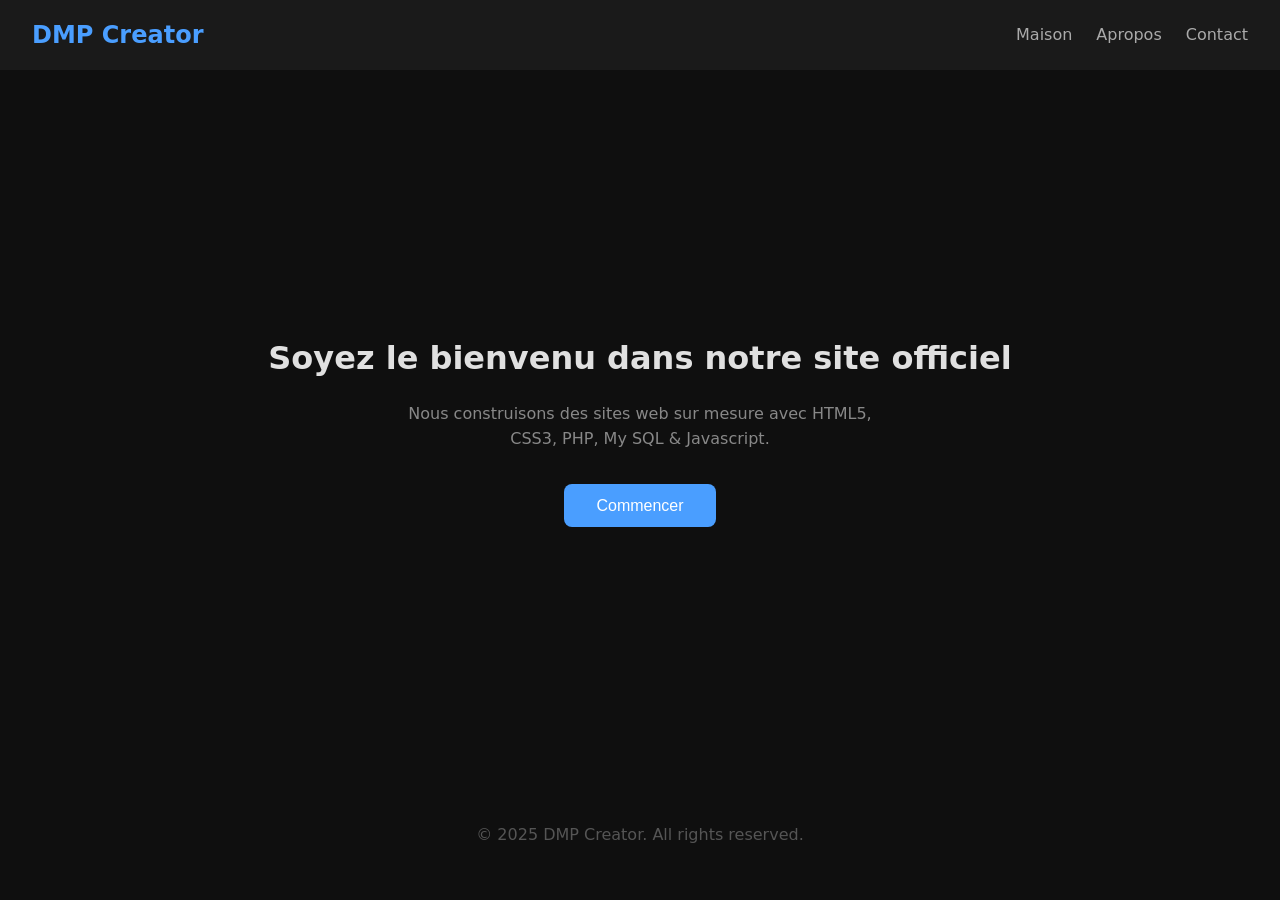
==== index.html @ 916f15da "Add files via upload" ====
<!DOCTYPE html>
<html lang="fr">
<head>
  <meta charset="UTF-8">
  <meta name="viewport" content="width=device-width, initial-scale=1.0">
  <title>DMP Creator</title>
  <link rel="stylesheet" href="style.css">
</head>
<body>
  <header>
    <nav>
      <a href="#" class="logo">DMP Creator</a>
      <ul>
        <li><a href="#home">Maison</a></li>
        <li><a href="#about">Apropos</a></li>
        <li><a href="#contact">Contact</a></li>
      </ul>
    </nav>
  </header>
  <main>
    <section id="home" class="hero">
      <h1>Soyez le bienvenu dans notre site officiel</h1>
      <p>Nous construisons des sites web sur mesure avec HTML5, CSS3, PHP, My SQL & Javascript.</p>
      <button id="cta-btn" href="connexion.php">Commencer</button>
    </section>
  </main>
  <footer>
    <p>&copy; 2025 DMP Creator. All rights reserved.</p>
  </footer>
  <script src="script.js"></script>
</body>
</html>
---- style.css ----
* { margin: 0; padding: 0; box-sizing: border-box; }

body {
  font-family: 'Segoe UI', system-ui, sans-serif;
  background: #0f0f0f;
  color: #e0e0e0;
  line-height: 1.6;
}

nav {
  display: flex;
  justify-content: space-between;
  align-items: center;
  padding: 1rem 2rem;
  background: #1a1a1a;
}

nav .logo {
  color: #4A9EFF;
  font-size: 1.5rem;
  font-weight: bold;
  text-decoration: none;
}

nav ul { list-style: none; display: flex; gap: 1.5rem; }
nav ul a { color: #aaa; text-decoration: none; transition: color 0.2s; }
nav ul a:hover { color: #4A9EFF; }

.hero {
  display: flex;
  flex-direction: column;
  align-items: center;
  justify-content: center;
  min-height: 80vh;
  text-align: center;
  padding: 2rem;
}

.hero h1 { font-size: 2.0rem; margin-bottom: 1rem; }
.hero p { color: #888; max-width: 500px; margin-bottom: 2rem; }

#cta-btn {
  padding: 0.8rem 2rem;
  background: #4A9EFF;
  color: white;
  border: none;
  border-radius: 8px;
  font-size: 1rem;
  cursor: pointer;
  transition: background 0.2s;
}
#cta-btn:hover { background: #3A8EEF; }

footer { text-align: center; padding: 2rem; color: #555; }
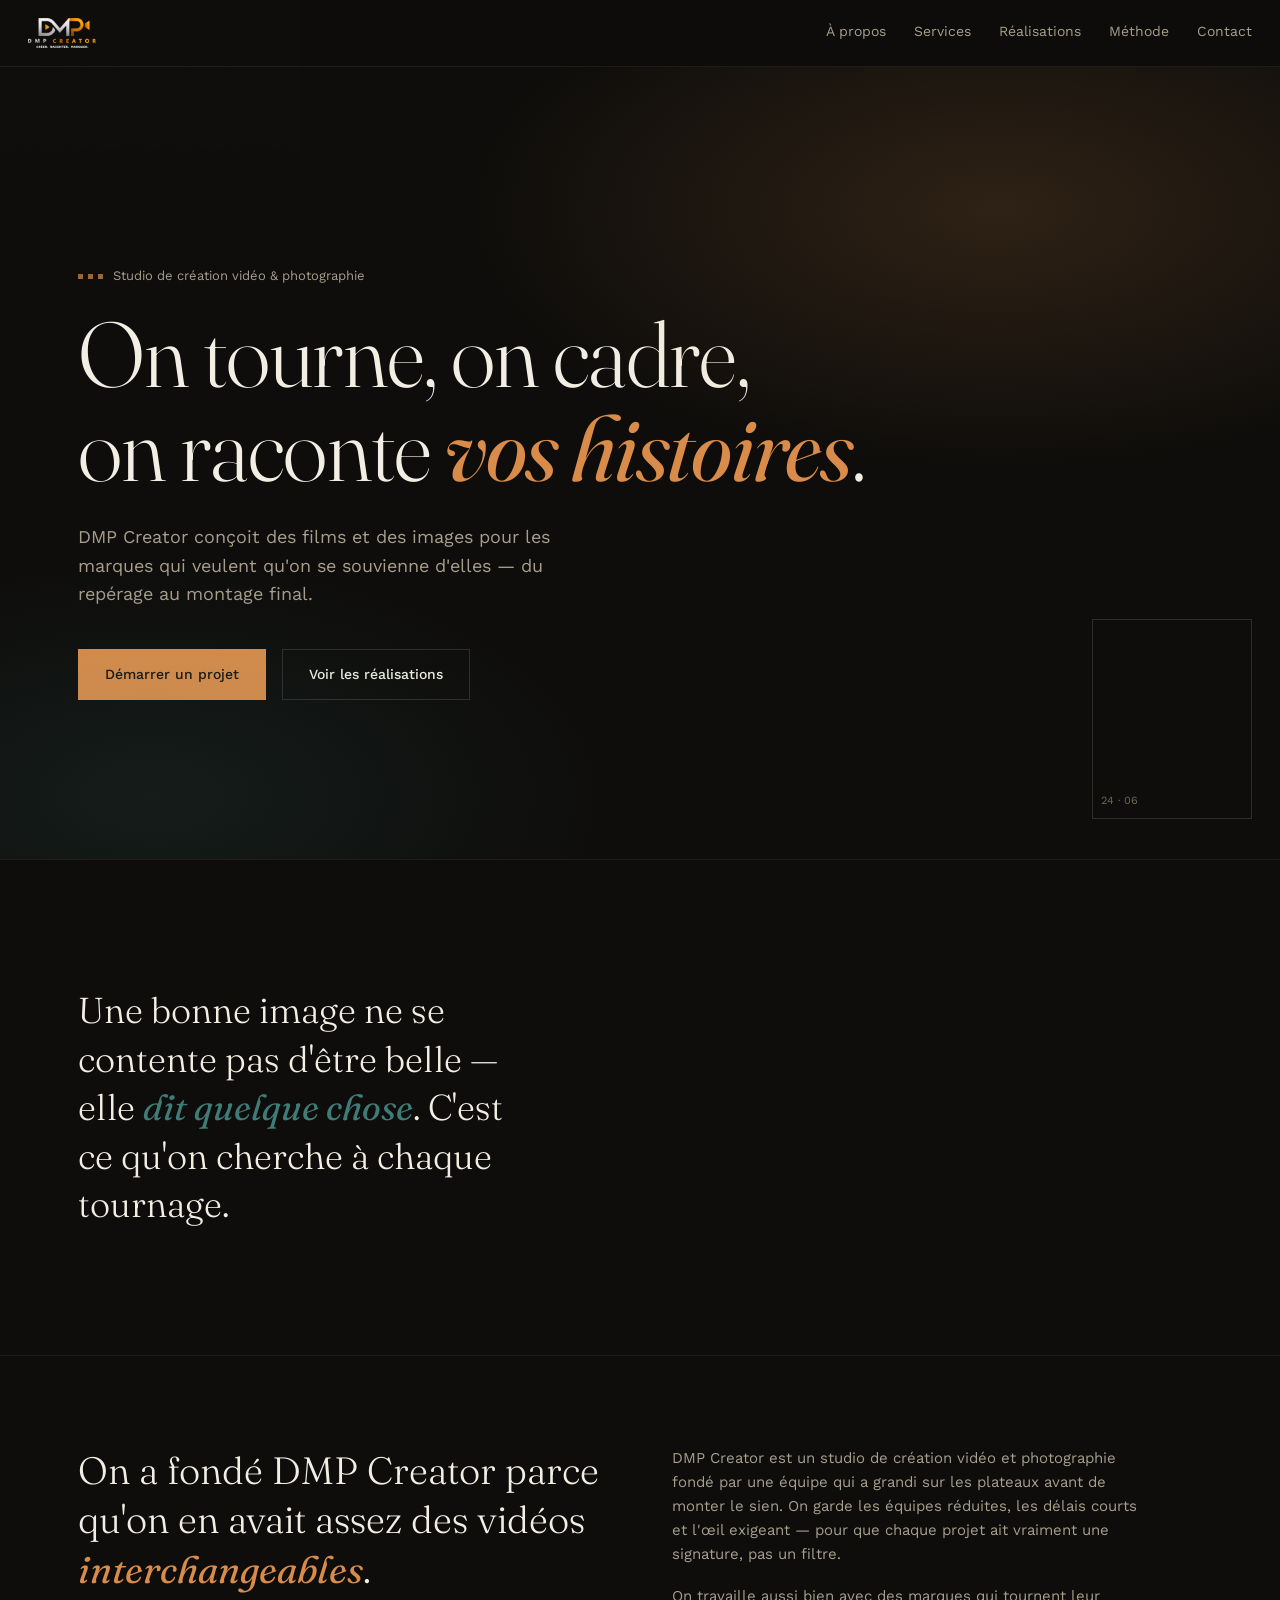
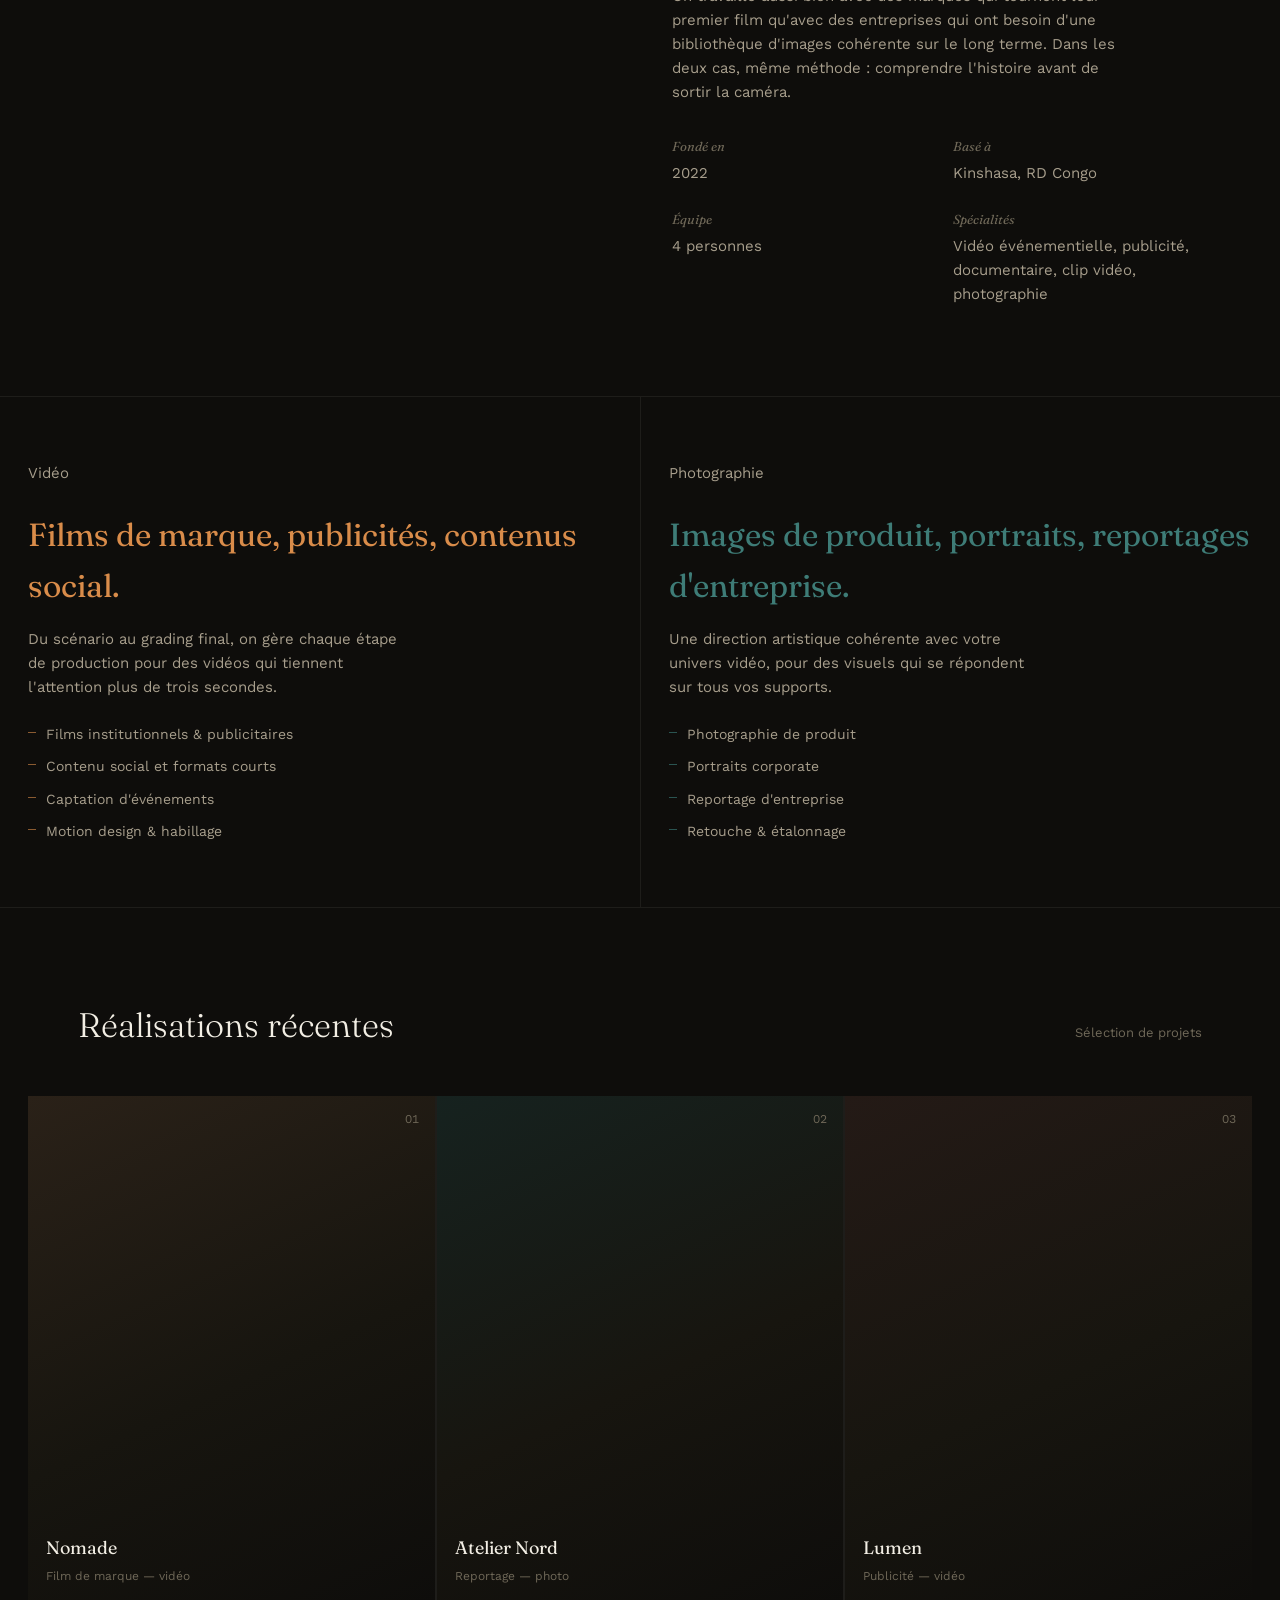
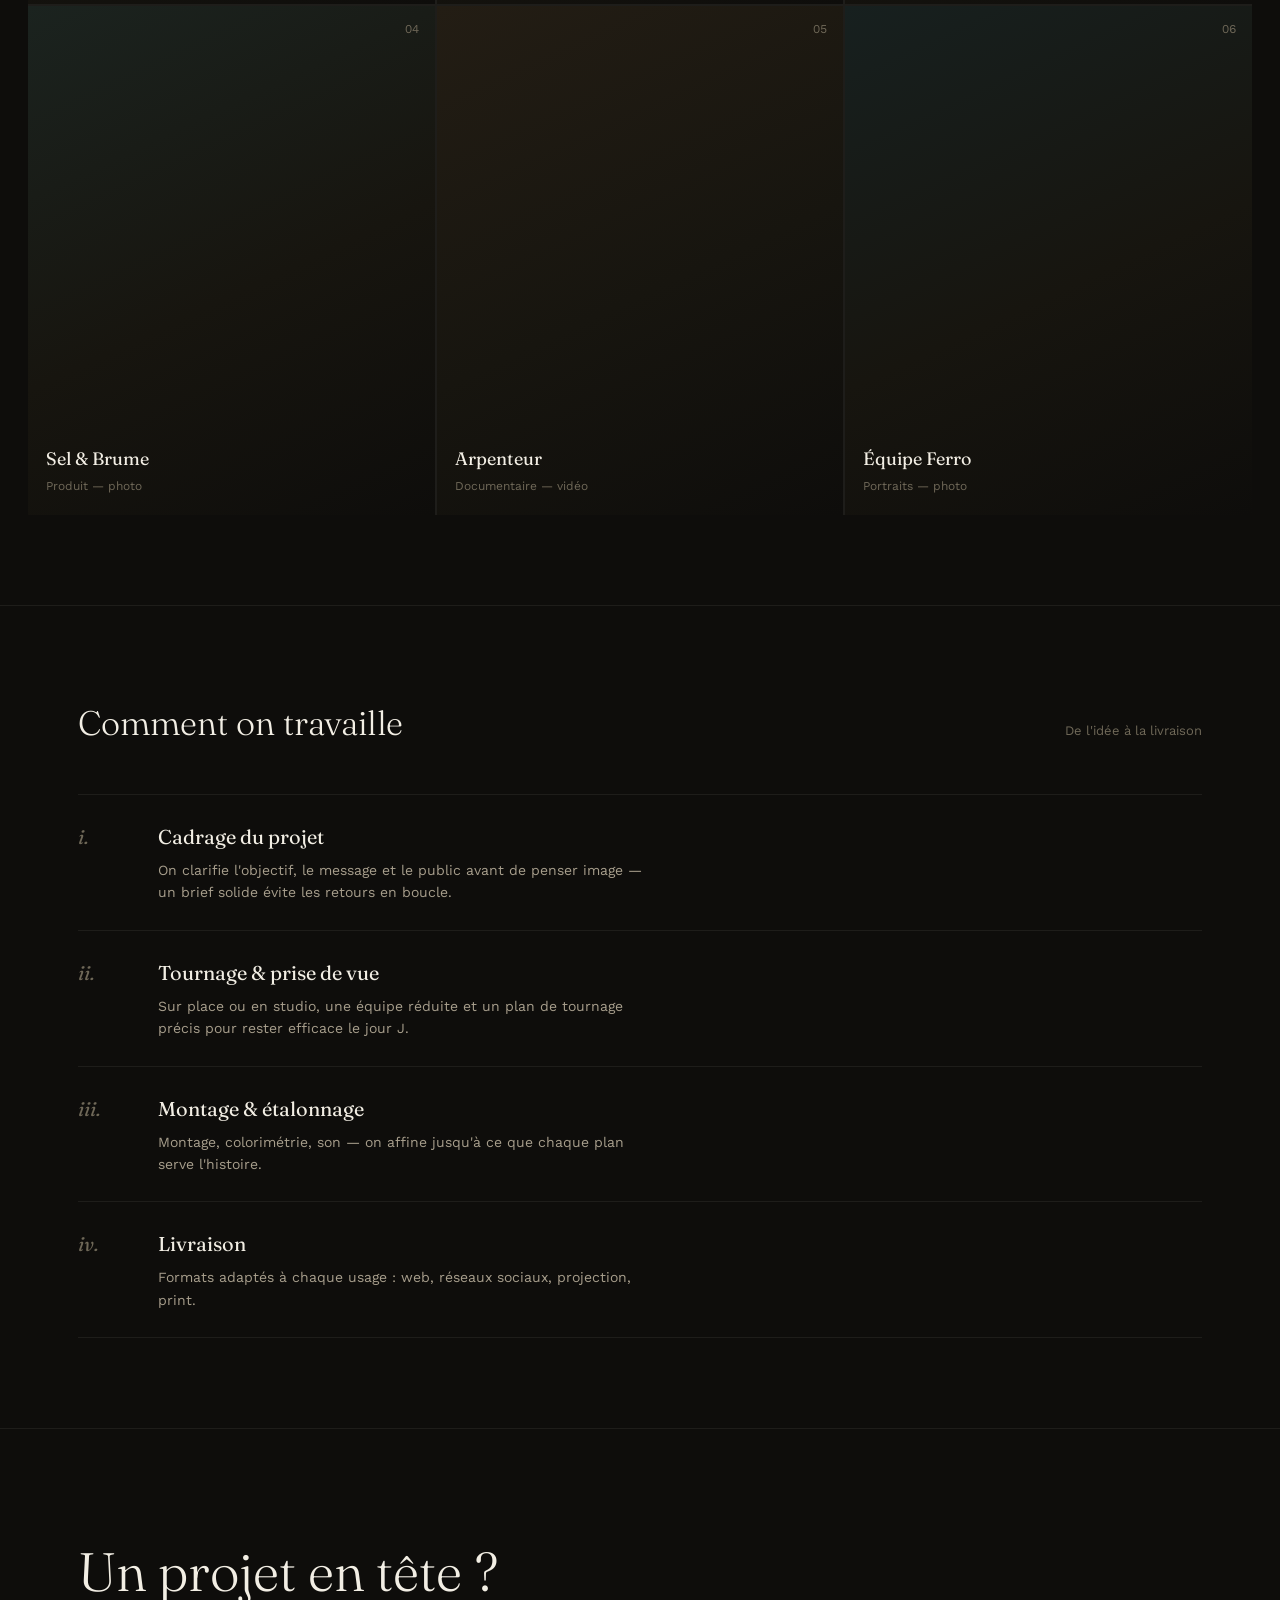
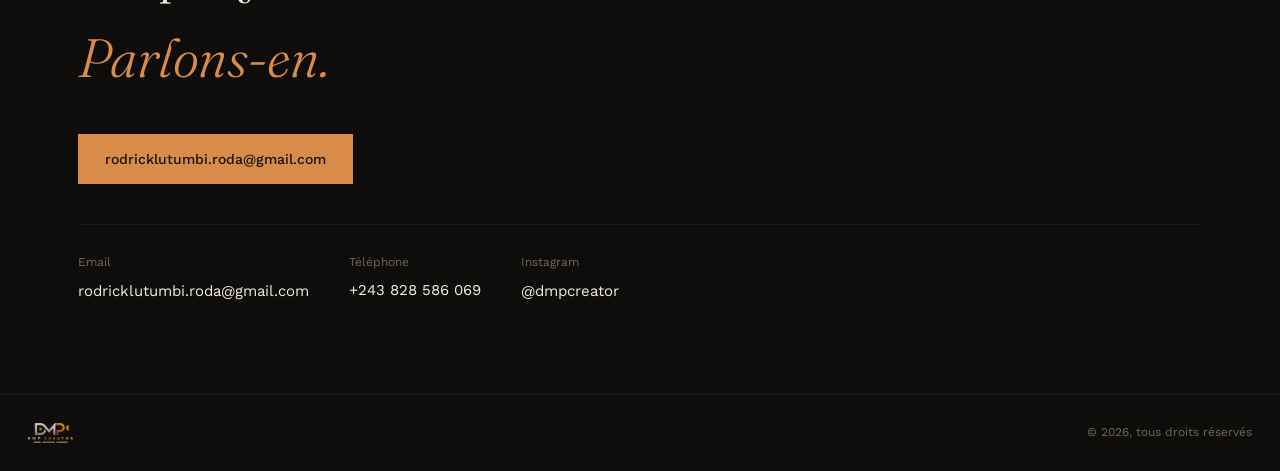
==== commit 5488841c: "Add files via upload" ====
--- a/index.html
+++ b/index.html
@@ -1,32 +1,434 @@
 <!DOCTYPE html>
 <html lang="fr">
 <head>
-  <meta charset="UTF-8">
-  <meta name="viewport" content="width=device-width, initial-scale=1.0">
-  <title>DMP Creator</title>
-  <link rel="stylesheet" href="style.css">
+<meta charset="UTF-8" />
+<meta name="viewport" content="width=device-width, initial-scale=1, viewport-fit=cover" />
+<title>DMP Creator — Vidéo & Photographie</title>
+<link rel="preconnect" href="https://fonts.googleapis.com">
+<link rel="preconnect" href="https://fonts.gstatic.com" crossorigin>
+<link href="https://fonts.googleapis.com/css2?family=Fraunces:ital,opsz,wght@0,9..144,300;0,9..144,500;1,9..144,400&family=Work+Sans:wght@400;500&display=swap" rel="stylesheet">
+<style>
+  :root {
+    --bg: #0E0D0B;
+    --bg-panel: #17150F;
+    --bg-panel-2: #1D1A13;
+    --ink: #F2EEE4;
+    --ink-dim: #A79E8C;
+    --ink-faint: #6F6858;
+    --amber: #D98C4A;
+    --amber-dim: #8A5B31;
+    --teal: #3E7C77;
+    --teal-dim: #2A5451;
+    --line: rgba(242,238,228,0.14);
+    --line-soft: rgba(242,238,228,0.07);
+    --font-display: "Fraunces", Georgia, "Times New Roman", serif;
+    --font-body: "Work Sans", -apple-system, BlinkMacSystemFont, "Segoe UI", sans-serif;
+    box-sizing: border-box;
+    padding-top: env(safe-area-inset-top, 0px);
+    padding-bottom: env(safe-area-inset-bottom, 0px);
+  }
+  html { scroll-padding-top: env(safe-area-inset-top, 0px); scroll-behavior: smooth; }
+  * { box-sizing: border-box; }
+  body {
+    margin: 0;
+    background: var(--bg);
+    color: var(--ink);
+    font-family: var(--font-body);
+    font-size: 16px;
+    line-height: 1.6;
+    -webkit-font-smoothing: antialiased;
+  }
+  img, svg { max-width: 100%; display: block; }
+  a { color: inherit; }
+
+  .wrap { max-width: 1180px; margin: 0 auto; padding: 0 28px; }
+
+  /* film-grain texture, subtle, fixed */
+  .grain {
+    position: fixed; inset: 0; pointer-events: none; z-index: 50;
+    opacity: 0.05; mix-blend-mode: overlay;
+  }
+
+  /* ---------- Nav ---------- */
+  nav {
+    position: sticky; top: 0; z-index: 40;
+    background: rgba(14,13,11,0.82);
+    backdrop-filter: blur(8px);
+    border-bottom: 1px solid var(--line-soft);
+  }
+  .nav-inner {
+    display: flex; align-items: center; justify-content: space-between;
+    padding: 18px 28px;
+  }
+  .brand { font-family: var(--font-display); font-size: 19px; font-weight: 500; letter-spacing: 0.01em; }
+  .brand em { font-style: italic; color: var(--amber); }
+  .brand-logo { height: 30px; width: auto; display: block; }
+  footer .footer-logo { height: 20px; width: auto; opacity: 0.85; }
+  .nav-links { display: flex; gap: 28px; font-size: 14px; color: var(--ink-dim); }
+  .nav-links a { text-decoration: none; border-bottom: 1px solid transparent; padding-bottom: 2px; transition: border-color 0.2s, color 0.2s; }
+  .nav-links a:hover { color: var(--ink); border-color: var(--amber-dim); }
+  .nav-links { display: none; }
+  @media (min-width: 720px) { .nav-links { display: flex; } }
+
+  /* ---------- Hero ---------- */
+  .hero {
+    position: relative;
+    min-height: 88vh;
+    display: flex; flex-direction: column; justify-content: center;
+    padding: 120px 28px 80px;
+    overflow: hidden;
+  }
+  .hero::before {
+    content: "";
+    position: absolute; inset: 0;
+    background:
+      radial-gradient(ellipse 70% 55% at 78% 18%, rgba(217,140,74,0.16), transparent 60%),
+      radial-gradient(ellipse 60% 50% at 12% 92%, rgba(62,124,119,0.14), transparent 60%);
+    pointer-events: none;
+  }
+  .hero-eyebrow {
+    font-size: 13px; color: var(--ink-dim); margin: 0 0 20px;
+    display: flex; align-items: center; gap: 10px;
+  }
+  .sprockets { display: flex; gap: 5px; }
+  .sprockets span { width: 5px; height: 5px; background: var(--amber); opacity: 0.7; }
+  .hero h1 {
+    font-family: var(--font-display);
+    font-weight: 300;
+    font-size: clamp(44px, 8vw, 92px);
+    line-height: 1.02;
+    letter-spacing: -0.01em;
+    margin: 0 0 28px;
+    max-width: 15ch;
+  }
+  .hero h1 em { font-style: italic; font-weight: 400; color: var(--amber); }
+  .hero-sub {
+    font-size: 18px; color: var(--ink-dim);
+    max-width: 46ch; margin: 0 0 40px;
+  }
+  .hero-actions { display: flex; gap: 16px; flex-wrap: wrap; }
+
+  .btn {
+    display: inline-block;
+    padding: 13px 26px;
+    font-family: var(--font-body); font-size: 14px; font-weight: 500;
+    text-decoration: none;
+    border: 1px solid var(--line);
+    background: transparent;
+    color: var(--ink);
+    transition: border-color 0.2s, background 0.2s;
+  }
+  .btn:hover { border-color: var(--amber); background: rgba(217,140,74,0.08); }
+  .btn-solid { background: var(--amber); border-color: var(--amber); color: #17140D; font-weight: 500; }
+  .btn-solid:hover { background: #C87C3B; border-color: #C87C3B; }
+
+  .hero-frame {
+    position: absolute; right: 28px; bottom: 40px;
+    width: 160px; aspect-ratio: 4/5;
+    border: 1px solid var(--line);
+    display: none;
+  }
+  .hero-frame::before {
+    content: "24 · 06";
+    position: absolute; bottom: 8px; left: 8px;
+    font-size: 11px; color: var(--ink-faint); font-family: var(--font-body);
+  }
+  @media (min-width: 900px) { .hero-frame { display: block; } }
+
+  /* ---------- Manifesto ---------- */
+  .manifesto {
+    padding: 90px 28px;
+    border-top: 1px solid var(--line-soft);
+  }
+  .manifesto p {
+    font-family: var(--font-display);
+    font-weight: 300;
+    font-size: clamp(24px, 3.4vw, 36px);
+    line-height: 1.35;
+    max-width: 20ch;
+    color: var(--ink);
+  }
+  .manifesto p em { font-style: italic; color: var(--teal); font-weight: 400; }
+
+  /* ---------- About ---------- */
+  .about { padding: 90px 28px; border-top: 1px solid var(--line-soft); }
+  .about-grid {
+    display: grid; grid-template-columns: 1fr; gap: 40px;
+  }
+  @media (min-width: 860px) { .about-grid { grid-template-columns: 1fr 1fr; gap: 64px; } }
+  .about-lead {
+    font-family: var(--font-display); font-weight: 300;
+    font-size: clamp(26px, 3.6vw, 38px); line-height: 1.3;
+    margin: 0;
+  }
+  .about-lead em { font-style: italic; color: var(--amber); font-weight: 400; }
+  .about-body p { color: var(--ink-dim); font-size: 15px; margin: 0 0 18px; max-width: 52ch; }
+  .about-facts {
+    margin-top: 32px; display: grid; grid-template-columns: repeat(2, 1fr); gap: 24px 32px;
+  }
+  .about-facts div p:first-child {
+    font-family: var(--font-display); font-style: italic; color: var(--ink-faint);
+    font-size: 13px; margin: 0 0 4px;
+  }
+  .about-facts div p:last-child { font-size: 15px; margin: 0; }
+
+  /* ---------- Services split ---------- */
+  .services {
+    display: grid; grid-template-columns: 1fr;
+    border-top: 1px solid var(--line-soft);
+  }
+  @media (min-width: 860px) { .services { grid-template-columns: 1fr 1fr; } }
+  .service {
+    padding: 64px 28px;
+    position: relative;
+  }
+  .service + .service { border-top: 1px solid var(--line-soft); }
+  @media (min-width: 860px) {
+    .service + .service { border-top: none; border-left: 1px solid var(--line-soft); }
+  }
+  .service-tag { font-size: 13px; color: var(--ink-faint); margin: 0 0 18px; }
+  .service h2 {
+    font-family: var(--font-display); font-weight: 400; font-size: 32px;
+    margin: 0 0 16px;
+  }
+  .service.video h2 { color: var(--amber); }
+  .service.photo h2 { color: var(--teal); }
+  .service p { color: var(--ink-dim); max-width: 42ch; margin: 0 0 24px; font-size: 15px; }
+  .service ul { list-style: none; padding: 0; margin: 0; display: flex; flex-direction: column; gap: 10px; }
+  .service li { font-size: 14px; color: var(--ink-dim); padding-left: 18px; position: relative; }
+  .service li::before {
+    content: ""; position: absolute; left: 0; top: 9px; width: 8px; height: 1px;
+  }
+  .service.video li::before { background: var(--amber-dim); }
+  .service.photo li::before { background: var(--teal-dim); }
+
+  /* ---------- Work grid ---------- */
+  .work { padding: 90px 28px; border-top: 1px solid var(--line-soft); }
+  .section-head { display: flex; align-items: baseline; justify-content: space-between; margin-bottom: 44px; flex-wrap: wrap; gap: 12px; }
+  .section-head h2 { font-family: var(--font-display); font-weight: 300; font-size: 34px; margin: 0; }
+  .section-head span { font-size: 13px; color: var(--ink-faint); }
+
+  .work-grid { display: grid; grid-template-columns: 1fr; gap: 2px; background: var(--line-soft); }
+  @media (min-width: 640px) { .work-grid { grid-template-columns: 1fr 1fr; } }
+  @media (min-width: 1000px) { .work-grid { grid-template-columns: repeat(3, 1fr); } }
+
+  .frame {
+    background: var(--bg-panel);
+    aspect-ratio: 4/5;
+    position: relative;
+    overflow: hidden;
+    display: flex; align-items: flex-end;
+    padding: 18px;
+  }
+  .frame::before {
+    content: "";
+    position: absolute; inset: 0;
+  }
+  .frame.f1::before { background: linear-gradient(155deg, #2A2118 0%, #17150F 55%, #0E0D0B 100%); }
+  .frame.f2::before { background: linear-gradient(155deg, #16221F 0%, #17150F 55%, #0E0D0B 100%); }
+  .frame.f3::before { background: linear-gradient(155deg, #241A16 0%, #17150F 55%, #0E0D0B 100%); }
+  .frame.f4::before { background: linear-gradient(155deg, #1B231F 0%, #17150F 55%, #0E0D0B 100%); }
+  .frame.f5::before { background: linear-gradient(155deg, #231D14 0%, #17150F 55%, #0E0D0B 100%); }
+  .frame.f6::before { background: linear-gradient(155deg, #17201F 0%, #17150F 55%, #0E0D0B 100%); }
+  .frame-meta { position: relative; z-index: 1; }
+  .frame-meta p { margin: 0; }
+  .frame-title { font-family: var(--font-display); font-size: 18px; font-weight: 400; margin-bottom: 4px !important; }
+  .frame-type { font-size: 12px; color: var(--ink-faint); }
+  .frame-num {
+    position: absolute; top: 14px; right: 16px; z-index: 1;
+    font-size: 12px; color: var(--ink-faint); font-variant-numeric: tabular-nums;
+  }
+
+  /* ---------- Process ---------- */
+  .process { padding: 90px 28px; border-top: 1px solid var(--line-soft); }
+  .process-list { display: flex; flex-direction: column; }
+  .step {
+    display: grid; grid-template-columns: 56px 1fr; gap: 24px;
+    padding: 26px 0;
+    border-top: 1px solid var(--line-soft);
+    align-items: baseline;
+  }
+  .step:last-child { border-bottom: 1px solid var(--line-soft); }
+  .step-num { font-family: var(--font-display); font-style: italic; color: var(--ink-faint); font-size: 20px; }
+  .step h3 { font-family: var(--font-display); font-weight: 400; font-size: 20px; margin: 0 0 6px; }
+  .step p { color: var(--ink-dim); font-size: 14px; margin: 0; max-width: 56ch; }
+
+  /* ---------- Contact ---------- */
+  .contact {
+    padding: 100px 28px 90px;
+    border-top: 1px solid var(--line-soft);
+    text-align: left;
+  }
+  .contact h2 {
+    font-family: var(--font-display); font-weight: 300;
+    font-size: clamp(32px, 5vw, 54px);
+    max-width: 14ch; margin: 0 0 32px;
+  }
+  .contact h2 em { font-style: italic; color: var(--amber); }
+  .contact-row {
+    display: flex; flex-wrap: wrap; gap: 40px; align-items: baseline;
+    margin-top: 40px; padding-top: 28px; border-top: 1px solid var(--line-soft);
+  }
+  .contact-item p:first-child { font-size: 12px; color: var(--ink-faint); margin: 0 0 6px; }
+  .contact-item a, .contact-item p:last-child { font-size: 15px; margin: 0; text-decoration: none; }
+  .contact-item a:hover { color: var(--amber); }
+
+  footer {
+    padding: 28px; border-top: 1px solid var(--line-soft);
+    display: flex; justify-content: space-between; align-items: center; flex-wrap: wrap; gap: 10px;
+    font-size: 12px; color: var(--ink-faint);
+  }
+</style>
 </head>
 <body>
-  <header>
-    <nav>
-      <a href="#" class="logo">DMP Creator</a>
+
+<svg class="grain" xmlns="http://www.w3.org/2000/svg">
+  <filter id="n"><feTurbulence type="fractalNoise" baseFrequency="0.9" numOctaves="2" stitchTiles="stitch"/></filter>
+  <rect width="100%" height="100%" filter="url(#n)"/>
+</svg>
+
+<nav>
+  <div class="nav-inner">
+    <img src="[data-uri]" alt="DMP Creator" class="brand-logo">
+    <div class="nav-links">
+      <a href="#apropos">À propos</a>
+      <a href="#services">Services</a>
+      <a href="#travaux">Réalisations</a>
+      <a href="#process">Méthode</a>
+      <a href="#contact">Contact</a>
+    </div>
+  </div>
+</nav>
+
+<section class="hero">
+  <div class="wrap" style="width:100%;">
+    <p class="hero-eyebrow">
+      <span class="sprockets"><span></span><span></span><span></span></span>
+      Studio de création vidéo &amp; photographie
+    </p>
+    <h1>On tourne, on cadre,<br>on raconte <em>vos histoires</em>.</h1>
+    <p class="hero-sub">DMP Creator conçoit des films et des images pour les marques qui veulent qu'on se souvienne d'elles — du repérage au montage final.</p>
+    <div class="hero-actions">
+      <a class="btn btn-solid" href="#contact">Démarrer un projet</a>
+      <a class="btn" href="#travaux">Voir les réalisations</a>
+    </div>
+  </div>
+  <div class="hero-frame"></div>
+</section>
+
+<section class="manifesto">
+  <div class="wrap">
+    <p>Une bonne image ne se contente pas d'être belle — elle <em>dit quelque chose</em>. C'est ce qu'on cherche à chaque tournage.</p>
+  </div>
+</section>
+
+<section class="about" id="apropos">
+  <div class="wrap">
+    <div class="about-grid">
+      <p class="about-lead">On a fondé DMP Creator parce qu'on en avait assez des vidéos <em>interchangeables</em>.</p>
+      <div class="about-body">
+        <p>DMP Creator est un studio de création vidéo et photographie fondé par une équipe qui a grandi sur les plateaux avant de monter le sien. On garde les équipes réduites, les délais courts et l'œil exigeant — pour que chaque projet ait vraiment une signature, pas un filtre.</p>
+        <p>On travaille aussi bien avec des marques qui tournent leur premier film qu'avec des entreprises qui ont besoin d'une bibliothèque d'images cohérente sur le long terme. Dans les deux cas, même méthode : comprendre l'histoire avant de sortir la caméra.</p>
+        <div class="about-facts">
+          <div><p>Fondé en</p><p>2022</p></div>
+          <div><p>Basé à</p><p>Kinshasa, RD Congo</p></div>
+          <div><p>Équipe</p><p>4 personnes</p></div>
+          <div><p>Spécialités</p><p>Vidéo événementielle, publicité, documentaire, clip vidéo, photographie</p></div>
+        </div>
+      </div>
+    </div>
+  </div>
+</section>
+
+<section class="services" id="services">
+  <div class="service video">
+    <div class="wrap" style="padding:0;">
+      <p class="service-tag">Vidéo</p>
+      <h2>Films de marque, publicités, contenus social.</h2>
+      <p>Du scénario au grading final, on gère chaque étape de production pour des vidéos qui tiennent l'attention plus de trois secondes.</p>
       <ul>
-        <li><a href="#home">Maison</a></li>
-        <li><a href="#about">Apropos</a></li>
-        <li><a href="#contact">Contact</a></li>
+        <li>Films institutionnels &amp; publicitaires</li>
+        <li>Contenu social et formats courts</li>
+        <li>Captation d'événements</li>
+        <li>Motion design &amp; habillage</li>
       </ul>
-    </nav>
-  </header>
-  <main>
-    <section id="home" class="hero">
-      <h1>Soyez le bienvenu dans notre site officiel</h1>
-      <p>Nous construisons des sites web sur mesure avec HTML5, CSS3, PHP, My SQL & Javascript.</p>
-      <button id="cta-btn" href="connexion.php">Commencer</button>
-    </section>
-  </main>
-  <footer>
-    <p>&copy; 2025 DMP Creator. All rights reserved.</p>
-  </footer>
-  <script src="script.js"></script>
+    </div>
+  </div>
+  <div class="service photo">
+    <div class="wrap" style="padding:0;">
+      <p class="service-tag">Photographie</p>
+      <h2>Images de produit, portraits, reportages d'entreprise.</h2>
+      <p>Une direction artistique cohérente avec votre univers vidéo, pour des visuels qui se répondent sur tous vos supports.</p>
+      <ul>
+        <li>Photographie de produit</li>
+        <li>Portraits corporate</li>
+        <li>Reportage d'entreprise</li>
+        <li>Retouche &amp; étalonnage</li>
+      </ul>
+    </div>
+  </div>
+</section>
+
+<section class="work" id="travaux">
+  <div class="wrap">
+    <div class="section-head">
+      <h2>Réalisations récentes</h2>
+      <span>Sélection de projets</span>
+    </div>
+  </div>
+  <div class="work-grid">
+    <div class="frame f1"><span class="frame-num">01</span><div class="frame-meta"><p class="frame-title">Nomade</p><p class="frame-type">Film de marque — vidéo</p></div></div>
+    <div class="frame f2"><span class="frame-num">02</span><div class="frame-meta"><p class="frame-title">Atelier Nord</p><p class="frame-type">Reportage — photo</p></div></div>
+    <div class="frame f3"><span class="frame-num">03</span><div class="frame-meta"><p class="frame-title">Lumen</p><p class="frame-type">Publicité — vidéo</p></div></div>
+    <div class="frame f4"><span class="frame-num">04</span><div class="frame-meta"><p class="frame-title">Sel &amp; Brume</p><p class="frame-type">Produit — photo</p></div></div>
+    <div class="frame f5"><span class="frame-num">05</span><div class="frame-meta"><p class="frame-title">Arpenteur</p><p class="frame-type">Documentaire — vidéo</p></div></div>
+    <div class="frame f6"><span class="frame-num">06</span><div class="frame-meta"><p class="frame-title">Équipe Ferro</p><p class="frame-type">Portraits — photo</p></div></div>
+  </div>
+</section>
+
+<section class="process" id="process">
+  <div class="wrap">
+    <div class="section-head">
+      <h2>Comment on travaille</h2>
+      <span>De l'idée à la livraison</span>
+    </div>
+    <div class="process-list">
+      <div class="step">
+        <span class="step-num">i.</span>
+        <div><h3>Cadrage du projet</h3><p>On clarifie l'objectif, le message et le public avant de penser image — un brief solide évite les retours en boucle.</p></div>
+      </div>
+      <div class="step">
+        <span class="step-num">ii.</span>
+        <div><h3>Tournage &amp; prise de vue</h3><p>Sur place ou en studio, une équipe réduite et un plan de tournage précis pour rester efficace le jour J.</p></div>
+      </div>
+      <div class="step">
+        <span class="step-num">iii.</span>
+        <div><h3>Montage &amp; étalonnage</h3><p>Montage, colorimétrie, son — on affine jusqu'à ce que chaque plan serve l'histoire.</p></div>
+      </div>
+      <div class="step">
+        <span class="step-num">iv.</span>
+        <div><h3>Livraison</h3><p>Formats adaptés à chaque usage : web, réseaux sociaux, projection, print.</p></div>
+      </div>
+    </div>
+  </div>
+</section>
+
+<section class="contact" id="contact">
+  <div class="wrap">
+    <h2>Un projet en tête ? <em>Parlons-en.</em></h2>
+    <a class="btn btn-solid" href="mailto:rodricklutumbi.roda@gmail.com">rodricklutumbi.roda@gmail.com</a>
+    <div class="contact-row">
+      <div class="contact-item"><p>Email</p><a href="mailto:rodricklutumbi.roda@gmail.com">rodricklutumbi.roda@gmail.com</a></div>
+      <div class="contact-item"><p>Téléphone</p><p>+243 828 586 069</p></div>
+      <div class="contact-item"><p>Instagram</p><a href="#">@dmpcreator</a></div>
+    </div>
+  </div>
+</section>
+
+<footer>
+  <img src="[data-uri]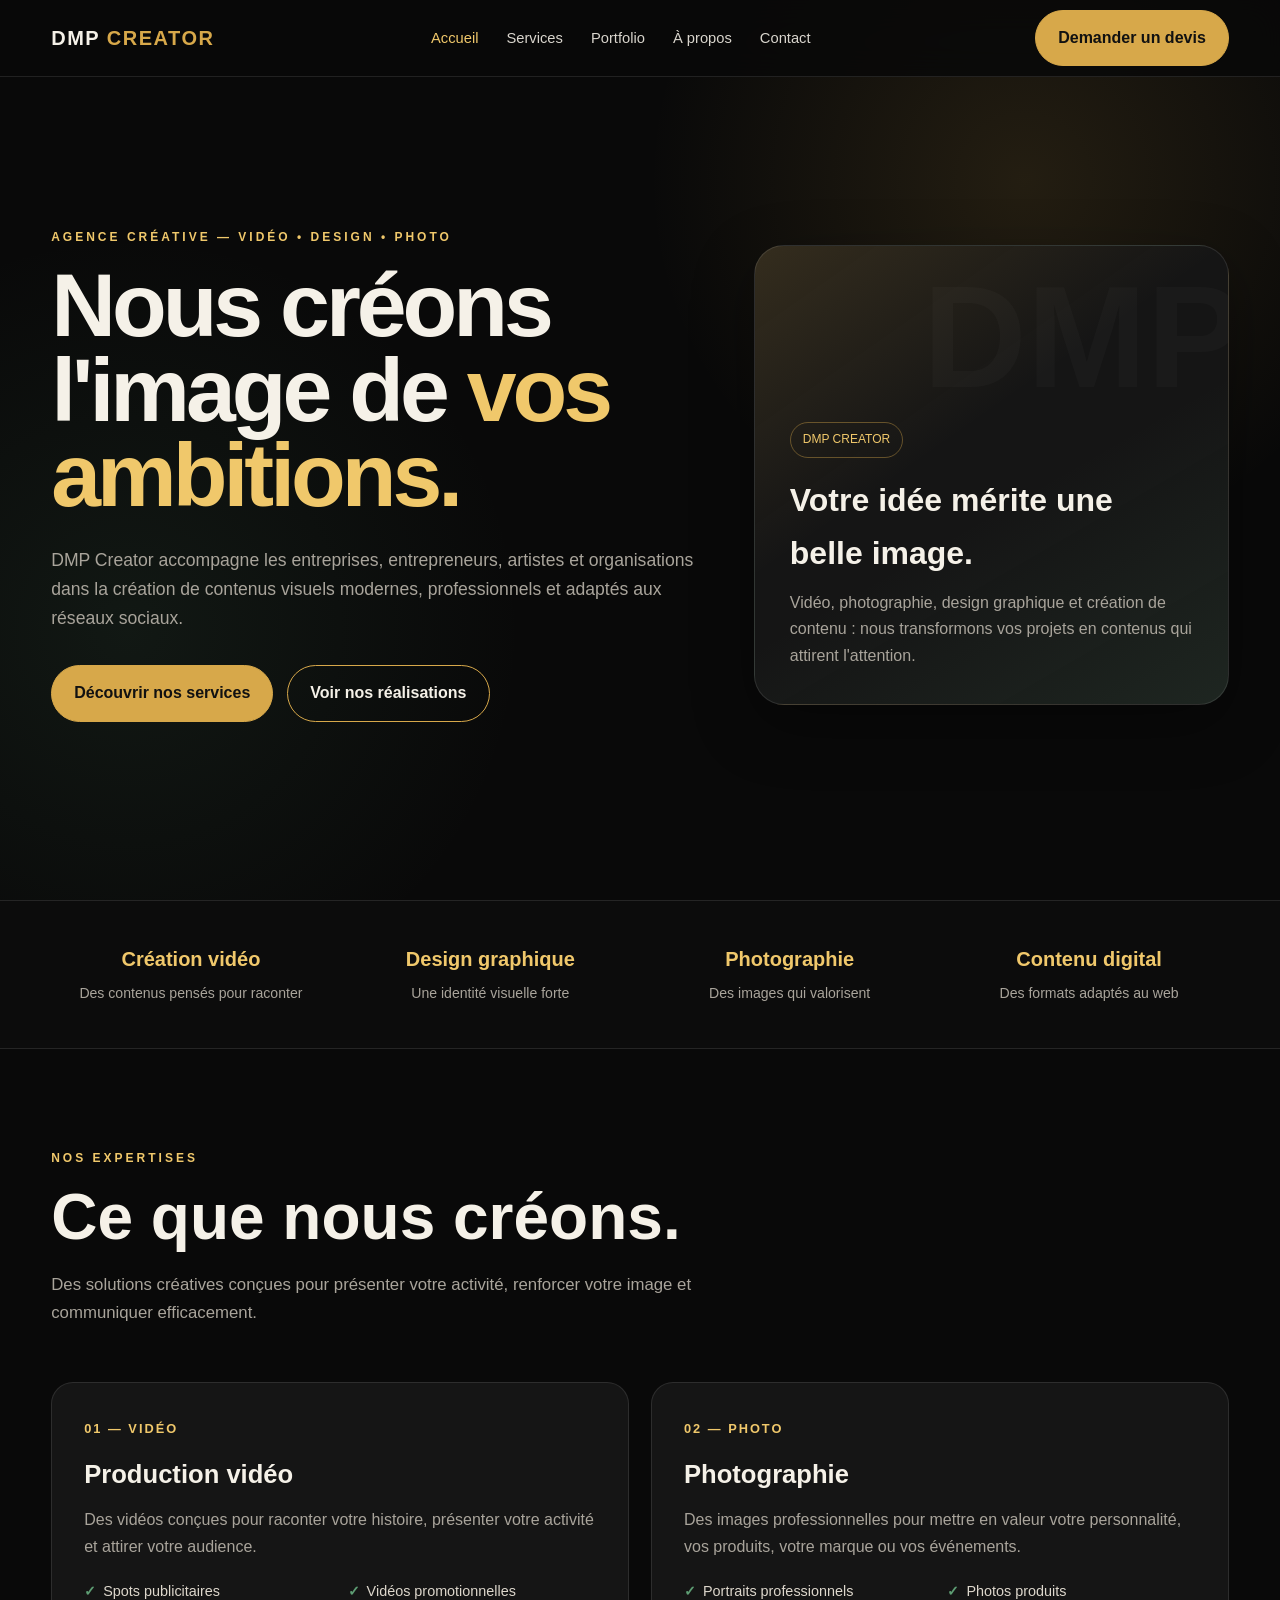
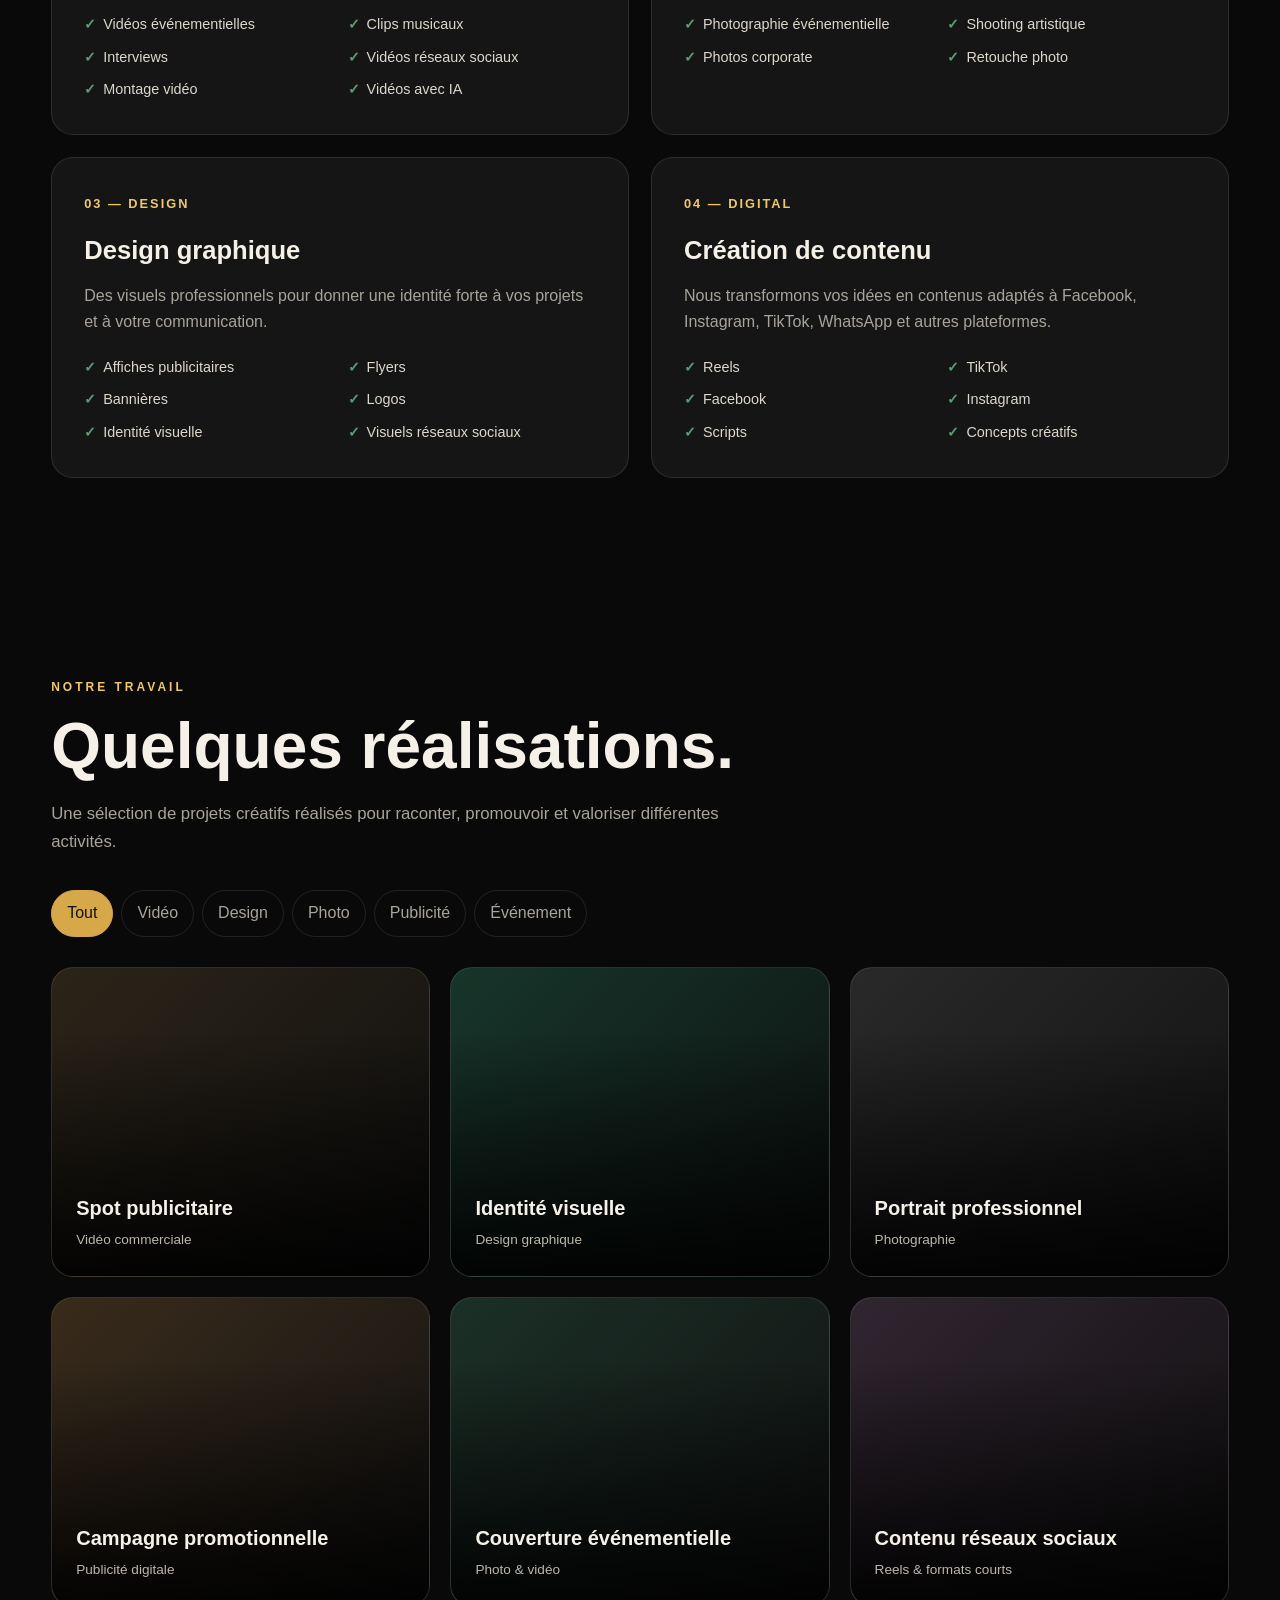
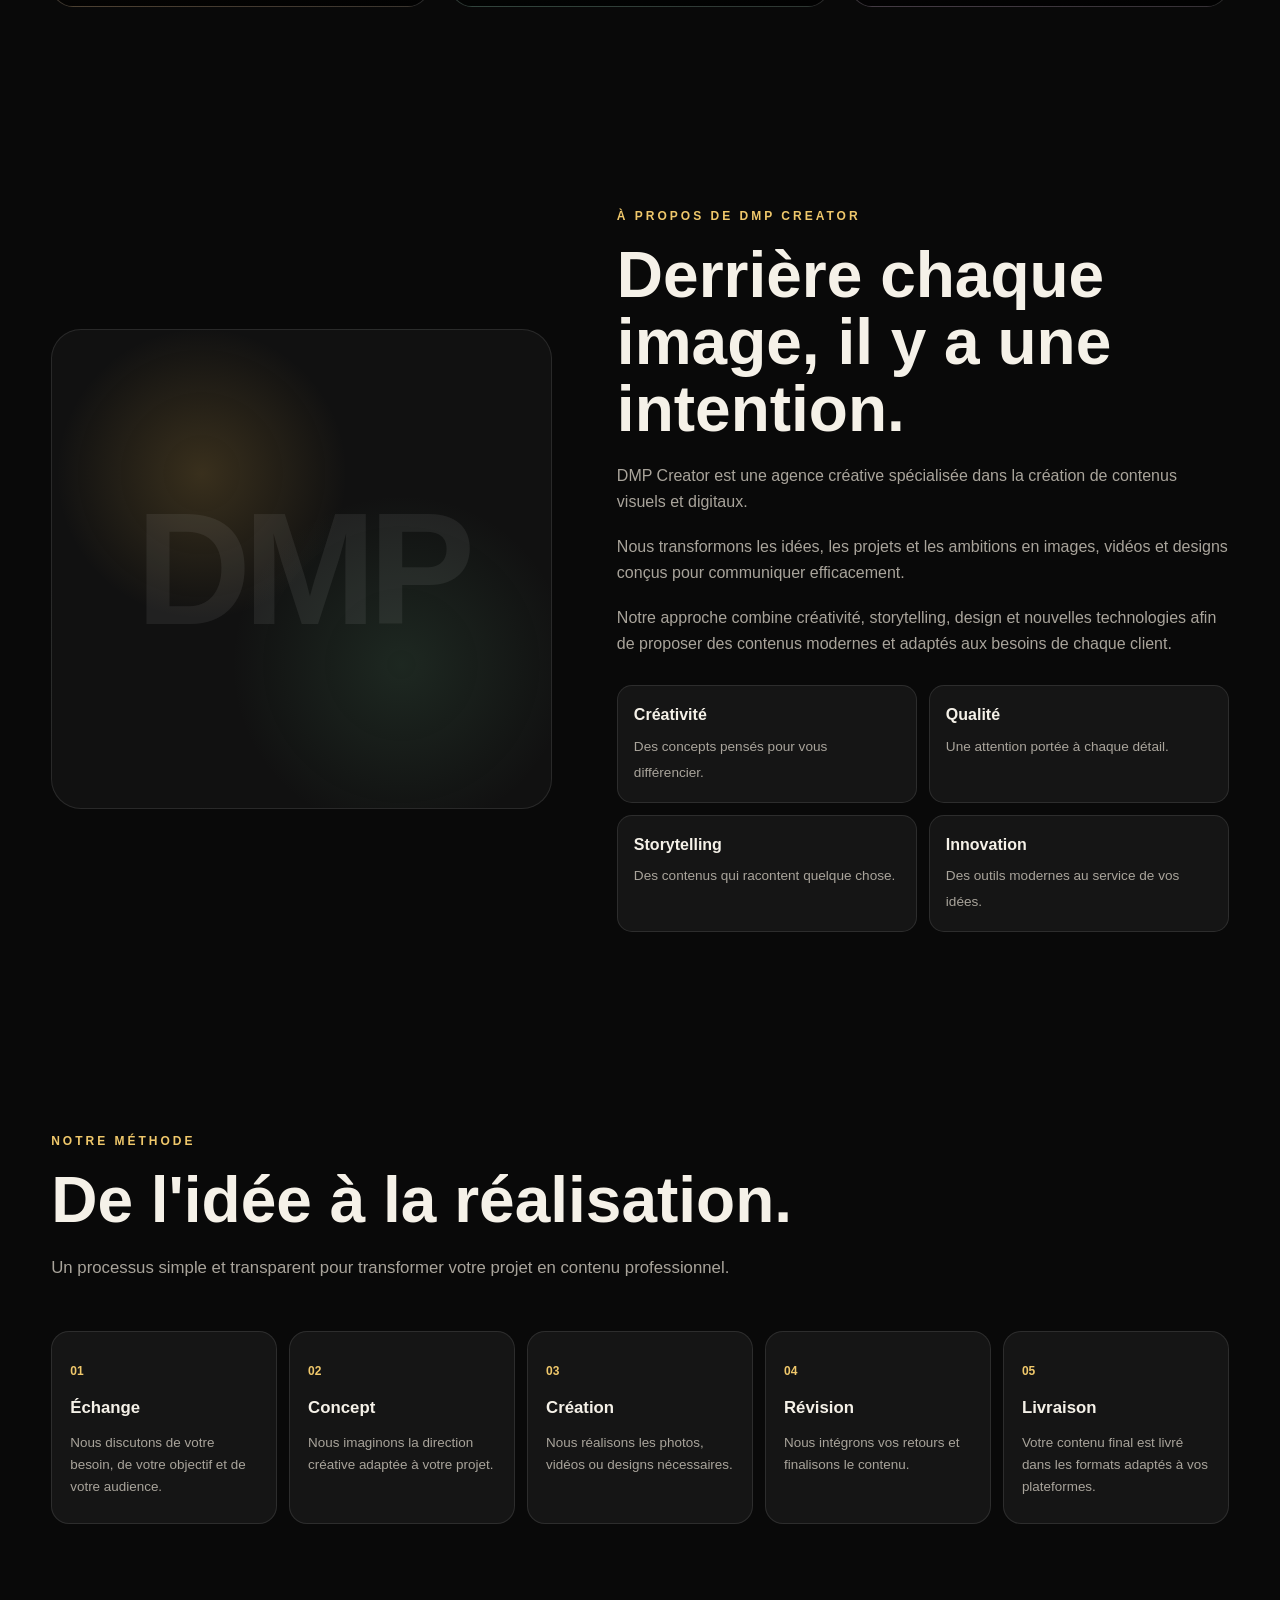
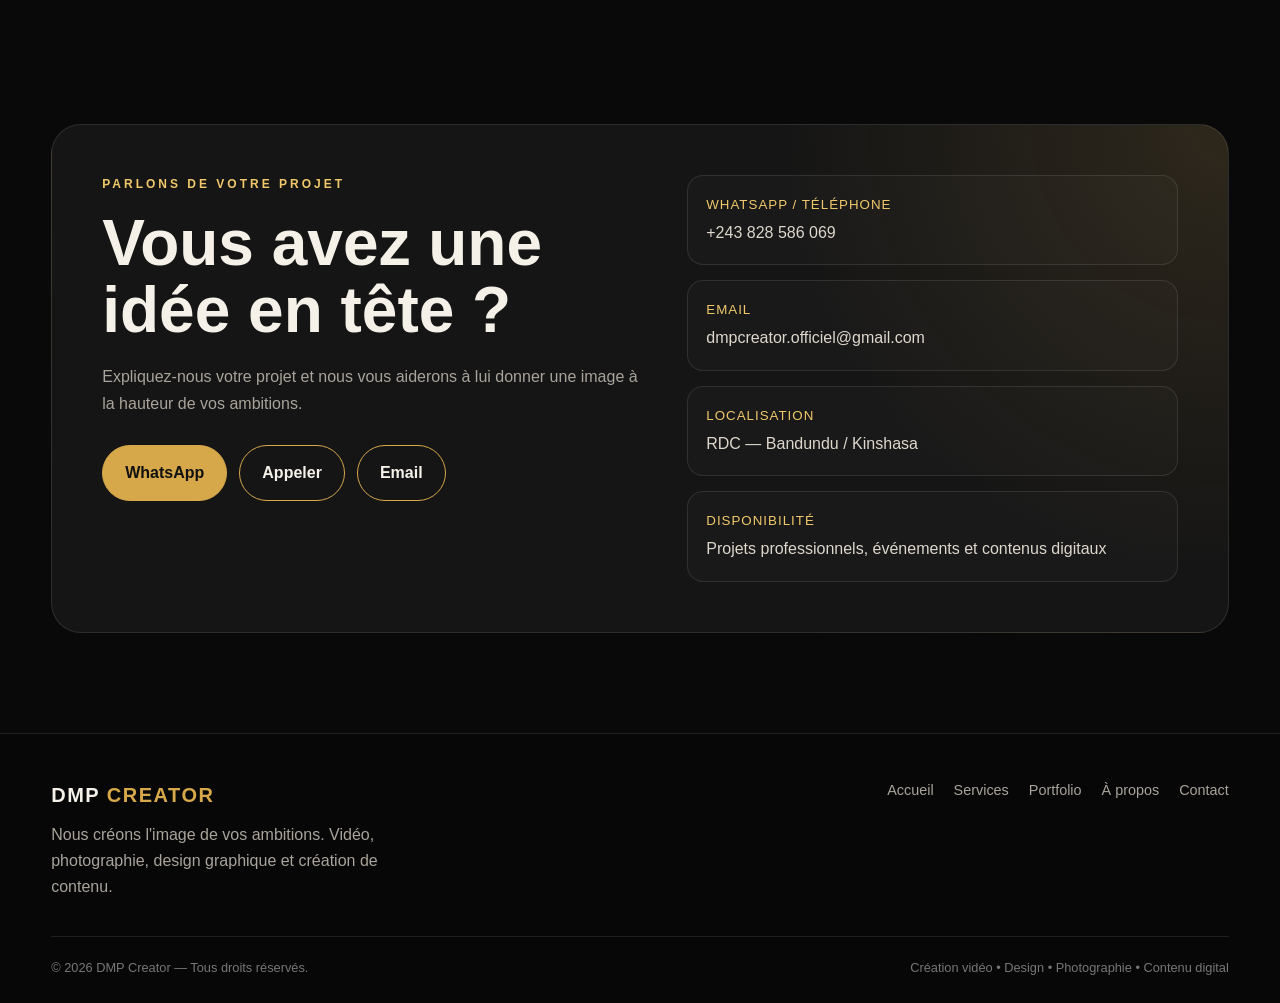
==== commit 6291b5e6: "Add files via upload" ====
--- a/index.html
+++ b/index.html
@@ -1,434 +1,1112 @@
 <!DOCTYPE html>
 <html lang="fr">
 <head>
-<meta charset="UTF-8" />
-<meta name="viewport" content="width=device-width, initial-scale=1, viewport-fit=cover" />
-<title>DMP Creator — Vidéo & Photographie</title>
-<link rel="preconnect" href="https://fonts.googleapis.com">
-<link rel="preconnect" href="https://fonts.gstatic.com" crossorigin>
-<link href="https://fonts.googleapis.com/css2?family=Fraunces:ital,opsz,wght@0,9..144,300;0,9..144,500;1,9..144,400&family=Work+Sans:wght@400;500&display=swap" rel="stylesheet">
-<style>
-  :root {
-    --bg: #0E0D0B;
-    --bg-panel: #17150F;
-    --bg-panel-2: #1D1A13;
-    --ink: #F2EEE4;
-    --ink-dim: #A79E8C;
-    --ink-faint: #6F6858;
-    --amber: #D98C4A;
-    --amber-dim: #8A5B31;
-    --teal: #3E7C77;
-    --teal-dim: #2A5451;
-    --line: rgba(242,238,228,0.14);
-    --line-soft: rgba(242,238,228,0.07);
-    --font-display: "Fraunces", Georgia, "Times New Roman", serif;
-    --font-body: "Work Sans", -apple-system, BlinkMacSystemFont, "Segoe UI", sans-serif;
-    box-sizing: border-box;
-    padding-top: env(safe-area-inset-top, 0px);
-    padding-bottom: env(safe-area-inset-bottom, 0px);
-  }
-  html { scroll-padding-top: env(safe-area-inset-top, 0px); scroll-behavior: smooth; }
-  * { box-sizing: border-box; }
-  body {
-    margin: 0;
-    background: var(--bg);
-    color: var(--ink);
-    font-family: var(--font-body);
-    font-size: 16px;
-    line-height: 1.6;
-    -webkit-font-smoothing: antialiased;
-  }
-  img, svg { max-width: 100%; display: block; }
-  a { color: inherit; }
-
-  .wrap { max-width: 1180px; margin: 0 auto; padding: 0 28px; }
-
-  /* film-grain texture, subtle, fixed */
-  .grain {
-    position: fixed; inset: 0; pointer-events: none; z-index: 50;
-    opacity: 0.05; mix-blend-mode: overlay;
-  }
-
-  /* ---------- Nav ---------- */
-  nav {
-    position: sticky; top: 0; z-index: 40;
-    background: rgba(14,13,11,0.82);
-    backdrop-filter: blur(8px);
-    border-bottom: 1px solid var(--line-soft);
-  }
-  .nav-inner {
-    display: flex; align-items: center; justify-content: space-between;
-    padding: 18px 28px;
-  }
-  .brand { font-family: var(--font-display); font-size: 19px; font-weight: 500; letter-spacing: 0.01em; }
-  .brand em { font-style: italic; color: var(--amber); }
-  .brand-logo { height: 30px; width: auto; display: block; }
-  footer .footer-logo { height: 20px; width: auto; opacity: 0.85; }
-  .nav-links { display: flex; gap: 28px; font-size: 14px; color: var(--ink-dim); }
-  .nav-links a { text-decoration: none; border-bottom: 1px solid transparent; padding-bottom: 2px; transition: border-color 0.2s, color 0.2s; }
-  .nav-links a:hover { color: var(--ink); border-color: var(--amber-dim); }
-  .nav-links { display: none; }
-  @media (min-width: 720px) { .nav-links { display: flex; } }
-
-  /* ---------- Hero ---------- */
-  .hero {
-    position: relative;
-    min-height: 88vh;
-    display: flex; flex-direction: column; justify-content: center;
-    padding: 120px 28px 80px;
-    overflow: hidden;
-  }
-  .hero::before {
-    content: "";
-    position: absolute; inset: 0;
-    background:
-      radial-gradient(ellipse 70% 55% at 78% 18%, rgba(217,140,74,0.16), transparent 60%),
-      radial-gradient(ellipse 60% 50% at 12% 92%, rgba(62,124,119,0.14), transparent 60%);
-    pointer-events: none;
-  }
-  .hero-eyebrow {
-    font-size: 13px; color: var(--ink-dim); margin: 0 0 20px;
-    display: flex; align-items: center; gap: 10px;
-  }
-  .sprockets { display: flex; gap: 5px; }
-  .sprockets span { width: 5px; height: 5px; background: var(--amber); opacity: 0.7; }
-  .hero h1 {
-    font-family: var(--font-display);
-    font-weight: 300;
-    font-size: clamp(44px, 8vw, 92px);
-    line-height: 1.02;
-    letter-spacing: -0.01em;
-    margin: 0 0 28px;
-    max-width: 15ch;
-  }
-  .hero h1 em { font-style: italic; font-weight: 400; color: var(--amber); }
-  .hero-sub {
-    font-size: 18px; color: var(--ink-dim);
-    max-width: 46ch; margin: 0 0 40px;
-  }
-  .hero-actions { display: flex; gap: 16px; flex-wrap: wrap; }
-
-  .btn {
-    display: inline-block;
-    padding: 13px 26px;
-    font-family: var(--font-body); font-size: 14px; font-weight: 500;
-    text-decoration: none;
-    border: 1px solid var(--line);
-    background: transparent;
-    color: var(--ink);
-    transition: border-color 0.2s, background 0.2s;
-  }
-  .btn:hover { border-color: var(--amber); background: rgba(217,140,74,0.08); }
-  .btn-solid { background: var(--amber); border-color: var(--amber); color: #17140D; font-weight: 500; }
-  .btn-solid:hover { background: #C87C3B; border-color: #C87C3B; }
-
-  .hero-frame {
-    position: absolute; right: 28px; bottom: 40px;
-    width: 160px; aspect-ratio: 4/5;
-    border: 1px solid var(--line);
-    display: none;
-  }
-  .hero-frame::before {
-    content: "24 · 06";
-    position: absolute; bottom: 8px; left: 8px;
-    font-size: 11px; color: var(--ink-faint); font-family: var(--font-body);
-  }
-  @media (min-width: 900px) { .hero-frame { display: block; } }
-
-  /* ---------- Manifesto ---------- */
-  .manifesto {
-    padding: 90px 28px;
-    border-top: 1px solid var(--line-soft);
-  }
-  .manifesto p {
-    font-family: var(--font-display);
-    font-weight: 300;
-    font-size: clamp(24px, 3.4vw, 36px);
-    line-height: 1.35;
-    max-width: 20ch;
-    color: var(--ink);
-  }
-  .manifesto p em { font-style: italic; color: var(--teal); font-weight: 400; }
-
-  /* ---------- About ---------- */
-  .about { padding: 90px 28px; border-top: 1px solid var(--line-soft); }
-  .about-grid {
-    display: grid; grid-template-columns: 1fr; gap: 40px;
-  }
-  @media (min-width: 860px) { .about-grid { grid-template-columns: 1fr 1fr; gap: 64px; } }
-  .about-lead {
-    font-family: var(--font-display); font-weight: 300;
-    font-size: clamp(26px, 3.6vw, 38px); line-height: 1.3;
-    margin: 0;
-  }
-  .about-lead em { font-style: italic; color: var(--amber); font-weight: 400; }
-  .about-body p { color: var(--ink-dim); font-size: 15px; margin: 0 0 18px; max-width: 52ch; }
-  .about-facts {
-    margin-top: 32px; display: grid; grid-template-columns: repeat(2, 1fr); gap: 24px 32px;
-  }
-  .about-facts div p:first-child {
-    font-family: var(--font-display); font-style: italic; color: var(--ink-faint);
-    font-size: 13px; margin: 0 0 4px;
-  }
-  .about-facts div p:last-child { font-size: 15px; margin: 0; }
-
-  /* ---------- Services split ---------- */
-  .services {
-    display: grid; grid-template-columns: 1fr;
-    border-top: 1px solid var(--line-soft);
-  }
-  @media (min-width: 860px) { .services { grid-template-columns: 1fr 1fr; } }
-  .service {
-    padding: 64px 28px;
-    position: relative;
-  }
-  .service + .service { border-top: 1px solid var(--line-soft); }
-  @media (min-width: 860px) {
-    .service + .service { border-top: none; border-left: 1px solid var(--line-soft); }
-  }
-  .service-tag { font-size: 13px; color: var(--ink-faint); margin: 0 0 18px; }
-  .service h2 {
-    font-family: var(--font-display); font-weight: 400; font-size: 32px;
-    margin: 0 0 16px;
-  }
-  .service.video h2 { color: var(--amber); }
-  .service.photo h2 { color: var(--teal); }
-  .service p { color: var(--ink-dim); max-width: 42ch; margin: 0 0 24px; font-size: 15px; }
-  .service ul { list-style: none; padding: 0; margin: 0; display: flex; flex-direction: column; gap: 10px; }
-  .service li { font-size: 14px; color: var(--ink-dim); padding-left: 18px; position: relative; }
-  .service li::before {
-    content: ""; position: absolute; left: 0; top: 9px; width: 8px; height: 1px;
-  }
-  .service.video li::before { background: var(--amber-dim); }
-  .service.photo li::before { background: var(--teal-dim); }
-
-  /* ---------- Work grid ---------- */
-  .work { padding: 90px 28px; border-top: 1px solid var(--line-soft); }
-  .section-head { display: flex; align-items: baseline; justify-content: space-between; margin-bottom: 44px; flex-wrap: wrap; gap: 12px; }
-  .section-head h2 { font-family: var(--font-display); font-weight: 300; font-size: 34px; margin: 0; }
-  .section-head span { font-size: 13px; color: var(--ink-faint); }
-
-  .work-grid { display: grid; grid-template-columns: 1fr; gap: 2px; background: var(--line-soft); }
-  @media (min-width: 640px) { .work-grid { grid-template-columns: 1fr 1fr; } }
-  @media (min-width: 1000px) { .work-grid { grid-template-columns: repeat(3, 1fr); } }
-
-  .frame {
-    background: var(--bg-panel);
-    aspect-ratio: 4/5;
-    position: relative;
-    overflow: hidden;
-    display: flex; align-items: flex-end;
-    padding: 18px;
-  }
-  .frame::before {
-    content: "";
-    position: absolute; inset: 0;
-  }
-  .frame.f1::before { background: linear-gradient(155deg, #2A2118 0%, #17150F 55%, #0E0D0B 100%); }
-  .frame.f2::before { background: linear-gradient(155deg, #16221F 0%, #17150F 55%, #0E0D0B 100%); }
-  .frame.f3::before { background: linear-gradient(155deg, #241A16 0%, #17150F 55%, #0E0D0B 100%); }
-  .frame.f4::before { background: linear-gradient(155deg, #1B231F 0%, #17150F 55%, #0E0D0B 100%); }
-  .frame.f5::before { background: linear-gradient(155deg, #231D14 0%, #17150F 55%, #0E0D0B 100%); }
-  .frame.f6::before { background: linear-gradient(155deg, #17201F 0%, #17150F 55%, #0E0D0B 100%); }
-  .frame-meta { position: relative; z-index: 1; }
-  .frame-meta p { margin: 0; }
-  .frame-title { font-family: var(--font-display); font-size: 18px; font-weight: 400; margin-bottom: 4px !important; }
-  .frame-type { font-size: 12px; color: var(--ink-faint); }
-  .frame-num {
-    position: absolute; top: 14px; right: 16px; z-index: 1;
-    font-size: 12px; color: var(--ink-faint); font-variant-numeric: tabular-nums;
-  }
-
-  /* ---------- Process ---------- */
-  .process { padding: 90px 28px; border-top: 1px solid var(--line-soft); }
-  .process-list { display: flex; flex-direction: column; }
-  .step {
-    display: grid; grid-template-columns: 56px 1fr; gap: 24px;
-    padding: 26px 0;
-    border-top: 1px solid var(--line-soft);
-    align-items: baseline;
-  }
-  .step:last-child { border-bottom: 1px solid var(--line-soft); }
-  .step-num { font-family: var(--font-display); font-style: italic; color: var(--ink-faint); font-size: 20px; }
-  .step h3 { font-family: var(--font-display); font-weight: 400; font-size: 20px; margin: 0 0 6px; }
-  .step p { color: var(--ink-dim); font-size: 14px; margin: 0; max-width: 56ch; }
-
-  /* ---------- Contact ---------- */
-  .contact {
-    padding: 100px 28px 90px;
-    border-top: 1px solid var(--line-soft);
-    text-align: left;
-  }
-  .contact h2 {
-    font-family: var(--font-display); font-weight: 300;
-    font-size: clamp(32px, 5vw, 54px);
-    max-width: 14ch; margin: 0 0 32px;
-  }
-  .contact h2 em { font-style: italic; color: var(--amber); }
-  .contact-row {
-    display: flex; flex-wrap: wrap; gap: 40px; align-items: baseline;
-    margin-top: 40px; padding-top: 28px; border-top: 1px solid var(--line-soft);
-  }
-  .contact-item p:first-child { font-size: 12px; color: var(--ink-faint); margin: 0 0 6px; }
-  .contact-item a, .contact-item p:last-child { font-size: 15px; margin: 0; text-decoration: none; }
-  .contact-item a:hover { color: var(--amber); }
-
-  footer {
-    padding: 28px; border-top: 1px solid var(--line-soft);
-    display: flex; justify-content: space-between; align-items: center; flex-wrap: wrap; gap: 10px;
-    font-size: 12px; color: var(--ink-faint);
-  }
-</style>
+  <meta charset="UTF-8">
+  <meta name="viewport" content="width=device-width, initial-scale=1.0">
+  <meta name="description" content="DMP Creator — Création vidéo, design graphique, photographie et contenu digital. Nous créons l'image de vos ambitions.">
+  <title>DMP Creator — Nous créons l'image de vos ambitions</title>
+
+  <style>
+    :root{
+      --bg:#090909;
+      --bg-soft:#111111;
+      --card:#151515;
+      --card-2:#1b1b1b;
+      --text:#f5f1e8;
+      --muted:#a9a49b;
+      --gold:#d7a84a;
+      --gold-light:#f0c86b;
+      --green:#5d9d73;
+      --line:rgba(255,255,255,.10);
+      --shadow:0 20px 60px rgba(0,0,0,.35);
+      --radius:22px;
+      --max:1180px;
+    }
+
+    *{box-sizing:border-box;margin:0;padding:0}
+    html{scroll-behavior:smooth}
+    body{
+      font-family:Arial, Helvetica, sans-serif;
+      background:var(--bg);
+      color:var(--text);
+      line-height:1.65;
+      overflow-x:hidden;
+    }
+    a{text-decoration:none;color:inherit}
+    img{max-width:100%;display:block}
+    button{font:inherit}
+
+    .container{
+      width:min(92%,var(--max));
+      margin:auto;
+    }
+
+    .section{
+      padding:100px 0;
+      position:relative;
+    }
+
+    .eyebrow{
+      color:var(--gold-light);
+      text-transform:uppercase;
+      letter-spacing:3px;
+      font-size:.75rem;
+      font-weight:700;
+      margin-bottom:15px;
+    }
+
+    .section-title{
+      font-size:clamp(2rem,5vw,4rem);
+      line-height:1.05;
+      margin-bottom:20px;
+      max-width:760px;
+    }
+
+    .section-intro{
+      color:var(--muted);
+      max-width:700px;
+      font-size:1.05rem;
+    }
+
+    .btn{
+      display:inline-flex;
+      align-items:center;
+      justify-content:center;
+      gap:9px;
+      padding:14px 22px;
+      border-radius:999px;
+      border:1px solid var(--gold);
+      transition:.3s ease;
+      font-weight:700;
+      cursor:pointer;
+    }
+
+    .btn-primary{
+      background:var(--gold);
+      color:#111;
+    }
+
+    .btn-primary:hover{
+      background:var(--gold-light);
+      transform:translateY(-2px);
+    }
+
+    .btn-outline{
+      background:transparent;
+      color:var(--text);
+    }
+
+    .btn-outline:hover{
+      background:rgba(215,168,74,.10);
+      transform:translateY(-2px);
+    }
+
+    /* NAVIGATION */
+    header{
+      position:fixed;
+      top:0;
+      left:0;
+      width:100%;
+      z-index:1000;
+      background:rgba(9,9,9,.86);
+      backdrop-filter:blur(16px);
+      border-bottom:1px solid var(--line);
+    }
+
+    .nav{
+      min-height:76px;
+      display:flex;
+      align-items:center;
+      justify-content:space-between;
+      gap:20px;
+    }
+
+    .logo{
+      font-size:1.25rem;
+      font-weight:900;
+      letter-spacing:1.5px;
+    }
+
+    .logo span{color:var(--gold)}
+
+    .nav-links{
+      display:flex;
+      align-items:center;
+      gap:28px;
+      list-style:none;
+    }
+
+    .nav-links a{
+      color:#d9d5cd;
+      font-size:.92rem;
+      transition:.25s;
+    }
+
+    .nav-links a:hover,
+    .nav-links a.active{
+      color:var(--gold-light);
+    }
+
+    .nav-cta{margin-left:8px}
+
+    .menu-btn{
+      display:none;
+      background:none;
+      border:0;
+      color:var(--text);
+      font-size:1.7rem;
+      cursor:pointer;
+    }
+
+    /* HERO */
+    .hero{
+      min-height:100vh;
+      display:flex;
+      align-items:center;
+      padding:140px 0 90px;
+      background:
+        radial-gradient(circle at 80% 20%, rgba(215,168,74,.13), transparent 30%),
+        radial-gradient(circle at 10% 70%, rgba(93,157,115,.10), transparent 30%);
+    }
+
+    .hero-grid{
+      display:grid;
+      grid-template-columns:1.15fr .85fr;
+      gap:60px;
+      align-items:center;
+    }
+
+    .hero h1{
+      font-size:clamp(3rem,7vw,6.8rem);
+      line-height:.95;
+      letter-spacing:-4px;
+      margin-bottom:28px;
+      max-width:900px;
+    }
+
+    .hero h1 span{
+      color:var(--gold-light);
+    }
+
+    .hero-text{
+      color:var(--muted);
+      max-width:650px;
+      font-size:1.1rem;
+      margin-bottom:32px;
+    }
+
+    .hero-actions{
+      display:flex;
+      flex-wrap:wrap;
+      gap:14px;
+    }
+
+    .hero-card{
+      min-height:460px;
+      border:1px solid var(--line);
+      border-radius:30px;
+      background:
+        linear-gradient(145deg,rgba(215,168,74,.16),transparent 42%),
+        linear-gradient(330deg,rgba(93,157,115,.12),transparent 45%),
+        var(--card);
+      box-shadow:var(--shadow);
+      padding:35px;
+      display:flex;
+      flex-direction:column;
+      justify-content:flex-end;
+      overflow:hidden;
+      position:relative;
+    }
+
+    .hero-card::before{
+      content:"DMP";
+      position:absolute;
+      top:20px;
+      right:-15px;
+      font-size:9rem;
+      font-weight:900;
+      color:rgba(255,255,255,.025);
+      line-height:1;
+    }
+
+    .hero-card h3{
+      font-size:2rem;
+      margin-bottom:10px;
+    }
+
+    .hero-card p{color:var(--muted)}
+
+    .hero-badge{
+      display:inline-block;
+      width:max-content;
+      padding:7px 12px;
+      border:1px solid rgba(215,168,74,.4);
+      border-radius:999px;
+      color:var(--gold-light);
+      font-size:.75rem;
+      margin-bottom:16px;
+    }
+
+    /* STATS */
+    .stats{
+      border-top:1px solid var(--line);
+      border-bottom:1px solid var(--line);
+      padding:30px 0;
+      background:#0c0c0c;
+    }
+
+    .stats-grid{
+      display:grid;
+      grid-template-columns:repeat(4,1fr);
+      gap:20px;
+    }
+
+    .stat{
+      text-align:center;
+      padding:12px;
+    }
+
+    .stat strong{
+      display:block;
+      font-size:1.25rem;
+      color:var(--gold-light);
+      margin-bottom:4px;
+    }
+
+    .stat span{color:var(--muted);font-size:.88rem}
+
+    /* SERVICES */
+    .services-grid{
+      display:grid;
+      grid-template-columns:repeat(2,1fr);
+      gap:22px;
+      margin-top:55px;
+    }
+
+    .service-card{
+      background:var(--card);
+      border:1px solid var(--line);
+      border-radius:var(--radius);
+      padding:32px;
+      transition:.3s ease;
+    }
+
+    .service-card:hover{
+      transform:translateY(-6px);
+      border-color:rgba(215,168,74,.45);
+      box-shadow:var(--shadow);
+    }
+
+    .service-number{
+      color:var(--gold-light);
+      font-weight:900;
+      font-size:.8rem;
+      letter-spacing:2px;
+    }
+
+    .service-card h3{
+      font-size:1.6rem;
+      margin:12px 0;
+    }
+
+    .service-card p{color:var(--muted);margin-bottom:20px}
+
+    .service-card ul{
+      list-style:none;
+      display:grid;
+      grid-template-columns:repeat(2,1fr);
+      gap:9px 15px;
+    }
+
+    .service-card li{
+      color:#ddd7cc;
+      font-size:.9rem;
+    }
+
+    .service-card li::before{
+      content:"✓";
+      color:var(--green);
+      margin-right:7px;
+      font-weight:900;
+    }
+
+    /* PORTFOLIO */
+    .portfolio-head{
+      display:flex;
+      align-items:end;
+      justify-content:space-between;
+      gap:30px;
+      margin-bottom:35px;
+    }
+
+    .filters{
+      display:flex;
+      flex-wrap:wrap;
+      gap:8px;
+      margin-bottom:30px;
+    }
+
+    .filter{
+      border:1px solid var(--line);
+      background:transparent;
+      color:var(--muted);
+      padding:9px 15px;
+      border-radius:999px;
+      cursor:pointer;
+      transition:.25s;
+    }
+
+    .filter:hover,
+    .filter.active{
+      color:#111;
+      background:var(--gold);
+      border-color:var(--gold);
+    }
+
+    .portfolio-grid{
+      display:grid;
+      grid-template-columns:repeat(3,1fr);
+      gap:20px;
+    }
+
+    .project{
+      min-height:310px;
+      border-radius:var(--radius);
+      overflow:hidden;
+      border:1px solid var(--line);
+      background:var(--card);
+      position:relative;
+      display:flex;
+      align-items:flex-end;
+      padding:24px;
+      background-size:cover;
+      background-position:center;
+      isolation:isolate;
+    }
+
+    .project::before{
+      content:"";
+      position:absolute;
+      inset:0;
+      background:linear-gradient(transparent 20%,rgba(0,0,0,.9));
+      z-index:-1;
+    }
+
+    .project:nth-child(1){background-image:linear-gradient(135deg,#2b2418,#101010)}
+    .project:nth-child(2){background-image:linear-gradient(135deg,#17352a,#0d1110)}
+    .project:nth-child(3){background-image:linear-gradient(135deg,#292929,#111)}
+    .project:nth-child(4){background-image:linear-gradient(135deg,#392b1b,#121212)}
+    .project:nth-child(5){background-image:linear-gradient(135deg,#1b3027,#111)}
+    .project:nth-child(6){background-image:linear-gradient(135deg,#302530,#101010)}
+
+    .project-content h3{font-size:1.25rem;margin-bottom:4px}
+    .project-content p{color:#bdb7ad;font-size:.85rem}
+
+    .project[data-hidden="true"]{display:none}
+
+    /* ABOUT */
+    .about-grid{
+      display:grid;
+      grid-template-columns:.9fr 1.1fr;
+      gap:65px;
+      align-items:center;
+    }
+
+    .about-visual{
+      min-height:480px;
+      border-radius:30px;
+      border:1px solid var(--line);
+      background:
+        radial-gradient(circle at 30% 30%,rgba(215,168,74,.20),transparent 30%),
+        radial-gradient(circle at 70% 70%,rgba(93,157,115,.16),transparent 35%),
+        #111;
+      display:flex;
+      align-items:center;
+      justify-content:center;
+      position:relative;
+      overflow:hidden;
+    }
+
+    .about-logo{
+      font-size:clamp(5rem,13vw,10rem);
+      font-weight:900;
+      letter-spacing:-8px;
+      color:rgba(255,255,255,.07);
+    }
+
+    .about-content p{
+      color:var(--muted);
+      margin-bottom:18px;
+    }
+
+    .values{
+      display:grid;
+      grid-template-columns:repeat(2,1fr);
+      gap:12px;
+      margin-top:28px;
+    }
+
+    .value{
+      padding:16px;
+      border:1px solid var(--line);
+      border-radius:15px;
+      background:var(--card);
+    }
+
+    .value strong{display:block;margin-bottom:4px}
+    .value span{font-size:.85rem;color:var(--muted)}
+
+    /* PROCESS */
+    .process-grid{
+      display:grid;
+      grid-template-columns:repeat(5,1fr);
+      gap:12px;
+      margin-top:50px;
+    }
+
+    .process{
+      padding:25px 18px;
+      background:var(--card);
+      border:1px solid var(--line);
+      border-radius:18px;
+    }
+
+    .process span{
+      color:var(--gold-light);
+      font-size:.75rem;
+      font-weight:900;
+    }
+
+    .process h3{font-size:1.05rem;margin:10px 0}
+    .process p{color:var(--muted);font-size:.84rem}
+
+    /* CONTACT */
+    .contact-box{
+      display:grid;
+      grid-template-columns:1fr .9fr;
+      gap:40px;
+      padding:50px;
+      border:1px solid var(--line);
+      border-radius:30px;
+      background:
+        radial-gradient(circle at 100% 0%,rgba(215,168,74,.13),transparent 35%),
+        var(--card);
+    }
+
+    .contact-box p{color:var(--muted);max-width:600px}
+
+    .contact-actions{
+      display:flex;
+      flex-wrap:wrap;
+      gap:12px;
+      margin-top:28px;
+    }
+
+    .contact-info{
+      display:grid;
+      gap:15px;
+    }
+
+    .contact-item{
+      padding:18px;
+      border:1px solid var(--line);
+      border-radius:16px;
+      background:rgba(255,255,255,.02);
+    }
+
+    .contact-item small{
+      display:block;
+      color:var(--gold-light);
+      text-transform:uppercase;
+      letter-spacing:1px;
+      margin-bottom:4px;
+    }
+
+    .contact-item span{color:#ddd7cc}
+
+    /* FOOTER */
+    footer{
+      border-top:1px solid var(--line);
+      padding:45px 0 25px;
+      background:#070707;
+    }
+
+    .footer-top{
+      display:flex;
+      align-items:flex-start;
+      justify-content:space-between;
+      gap:30px;
+      padding-bottom:35px;
+    }
+
+    .footer-brand p{
+      color:var(--muted);
+      max-width:360px;
+      margin-top:10px;
+    }
+
+    .footer-links{
+      display:flex;
+      flex-wrap:wrap;
+      gap:20px;
+    }
+
+    .footer-links a{color:var(--muted);font-size:.9rem}
+    .footer-links a:hover{color:var(--gold-light)}
+
+    .copyright{
+      border-top:1px solid var(--line);
+      padding-top:20px;
+      color:#777;
+      font-size:.8rem;
+      display:flex;
+      justify-content:space-between;
+      gap:15px;
+    }
+
+    /* RESPONSIVE */
+    @media(max-width:900px){
+      .hero-grid,
+      .about-grid,
+      .contact-box{
+        grid-template-columns:1fr;
+      }
+
+      .hero-card{min-height:320px}
+      .portfolio-grid{grid-template-columns:repeat(2,1fr)}
+      .process-grid{grid-template-columns:repeat(3,1fr)}
+    }
+
+    @media(max-width:720px){
+      .section{padding:75px 0}
+
+      .menu-btn{display:block}
+
+      .nav-links{
+        display:none;
+        position:absolute;
+        top:76px;
+        left:0;
+        width:100%;
+        padding:20px 5%;
+        background:rgba(9,9,9,.98);
+        border-bottom:1px solid var(--line);
+        flex-direction:column;
+        align-items:flex-start;
+        gap:18px;
+      }
+
+      .nav-links.open{display:flex}
+      .nav-cta{display:none}
+
+      .hero h1{letter-spacing:-2px}
+      .stats-grid{grid-template-columns:repeat(2,1fr)}
+      .services-grid,
+      .portfolio-grid,
+      .process-grid{
+        grid-template-columns:1fr;
+      }
+
+      .service-card ul{grid-template-columns:1fr}
+      .portfolio-head{display:block}
+      .values{grid-template-columns:1fr}
+      .contact-box{padding:30px 22px}
+      .footer-top,
+      .copyright{
+        flex-direction:column;
+      }
+    }
+  </style>
 </head>
+
 <body>
 
-<svg class="grain" xmlns="http://www.w3.org/2000/svg">
-  <filter id="n"><feTurbulence type="fractalNoise" baseFrequency="0.9" numOctaves="2" stitchTiles="stitch"/></filter>
-  <rect width="100%" height="100%" filter="url(#n)"/>
-</svg>
-
-<nav>
-  <div class="nav-inner">
-    <img src="[data-uri]" alt="DMP Creator" class="brand-logo">
-    <div class="nav-links">
-      <a href="#apropos">À propos</a>
-      <a href="#services">Services</a>
-      <a href="#travaux">Réalisations</a>
-      <a href="#process">Méthode</a>
-      <a href="#contact">Contact</a>
+  <!-- NAVIGATION -->
+  <header>
+    <div class="container nav">
+      <a href="#accueil" class="logo">DMP <span>CREATOR</span></a>
+
+      <button class="menu-btn" id="menuBtn" aria-label="Ouvrir le menu">☰</button>
+
+      <ul class="nav-links" id="navLinks">
+        <li><a href="#accueil" class="active">Accueil</a></li>
+        <li><a href="#services">Services</a></li>
+        <li><a href="#portfolio">Portfolio</a></li>
+        <li><a href="#apropos">À propos</a></li>
+        <li><a href="#contact">Contact</a></li>
+      </ul>
+
+      <a href="#contact" class="btn btn-primary nav-cta">Demander un devis</a>
     </div>
-  </div>
-</nav>
-
-<section class="hero">
-  <div class="wrap" style="width:100%;">
-    <p class="hero-eyebrow">
-      <span class="sprockets"><span></span><span></span><span></span></span>
-      Studio de création vidéo &amp; photographie
-    </p>
-    <h1>On tourne, on cadre,<br>on raconte <em>vos histoires</em>.</h1>
-    <p class="hero-sub">DMP Creator conçoit des films et des images pour les marques qui veulent qu'on se souvienne d'elles — du repérage au montage final.</p>
-    <div class="hero-actions">
-      <a class="btn btn-solid" href="#contact">Démarrer un projet</a>
-      <a class="btn" href="#travaux">Voir les réalisations</a>
+  </header>
+
+  <main>
+
+    <!-- ACCUEIL -->
+    <section class="hero" id="accueil">
+      <div class="container hero-grid">
+
+        <div>
+          <div class="eyebrow">Agence créative — Vidéo • Design • Photo</div>
+
+          <h1>
+            Nous créons l'image de
+            <span>vos ambitions.</span>
+          </h1>
+
+          <p class="hero-text">
+            DMP Creator accompagne les entreprises, entrepreneurs, artistes
+            et organisations dans la création de contenus visuels modernes,
+            professionnels et adaptés aux réseaux sociaux.
+          </p>
+
+          <div class="hero-actions">
+            <a href="#services" class="btn btn-primary">Découvrir nos services</a>
+            <a href="#portfolio" class="btn btn-outline">Voir nos réalisations</a>
+          </div>
+        </div>
+
+        <div class="hero-card">
+          <span class="hero-badge">DMP CREATOR</span>
+          <h3>Votre idée mérite une belle image.</h3>
+          <p>
+            Vidéo, photographie, design graphique et création de contenu :
+            nous transformons vos projets en contenus qui attirent l'attention.
+          </p>
+        </div>
+
+      </div>
+    </section>
+
+    <!-- ELEMENTS DE CONFIANCE -->
+    <section class="stats">
+      <div class="container stats-grid">
+        <div class="stat">
+          <strong>Création vidéo</strong>
+          <span>Des contenus pensés pour raconter</span>
+        </div>
+        <div class="stat">
+          <strong>Design graphique</strong>
+          <span>Une identité visuelle forte</span>
+        </div>
+        <div class="stat">
+          <strong>Photographie</strong>
+          <span>Des images qui valorisent</span>
+        </div>
+        <div class="stat">
+          <strong>Contenu digital</strong>
+          <span>Des formats adaptés au web</span>
+        </div>
+      </div>
+    </section>
+
+    <!-- SERVICES -->
+    <section class="section" id="services">
+      <div class="container">
+
+        <div class="eyebrow">Nos expertises</div>
+        <h2 class="section-title">Ce que nous créons.</h2>
+        <p class="section-intro">
+          Des solutions créatives conçues pour présenter votre activité,
+          renforcer votre image et communiquer efficacement.
+        </p>
+
+        <div class="services-grid">
+
+          <article class="service-card">
+            <span class="service-number">01 — VIDÉO</span>
+            <h3>Production vidéo</h3>
+            <p>
+              Des vidéos conçues pour raconter votre histoire, présenter
+              votre activité et attirer votre audience.
+            </p>
+            <ul>
+              <li>Spots publicitaires</li>
+              <li>Vidéos promotionnelles</li>
+              <li>Vidéos événementielles</li>
+              <li>Clips musicaux</li>
+              <li>Interviews</li>
+              <li>Vidéos réseaux sociaux</li>
+              <li>Montage vidéo</li>
+              <li>Vidéos avec IA</li>
+            </ul>
+          </article>
+
+          <article class="service-card">
+            <span class="service-number">02 — PHOTO</span>
+            <h3>Photographie</h3>
+            <p>
+              Des images professionnelles pour mettre en valeur votre
+              personnalité, vos produits, votre marque ou vos événements.
+            </p>
+            <ul>
+              <li>Portraits professionnels</li>
+              <li>Photos produits</li>
+              <li>Photographie événementielle</li>
+              <li>Shooting artistique</li>
+              <li>Photos corporate</li>
+              <li>Retouche photo</li>
+            </ul>
+          </article>
+
+          <article class="service-card">
+            <span class="service-number">03 — DESIGN</span>
+            <h3>Design graphique</h3>
+            <p>
+              Des visuels professionnels pour donner une identité forte
+              à vos projets et à votre communication.
+            </p>
+            <ul>
+              <li>Affiches publicitaires</li>
+              <li>Flyers</li>
+              <li>Bannières</li>
+              <li>Logos</li>
+              <li>Identité visuelle</li>
+              <li>Visuels réseaux sociaux</li>
+            </ul>
+          </article>
+
+          <article class="service-card">
+            <span class="service-number">04 — DIGITAL</span>
+            <h3>Création de contenu</h3>
+            <p>
+              Nous transformons vos idées en contenus adaptés à Facebook,
+              Instagram, TikTok, WhatsApp et autres plateformes.
+            </p>
+            <ul>
+              <li>Reels</li>
+              <li>TikTok</li>
+              <li>Facebook</li>
+              <li>Instagram</li>
+              <li>Scripts</li>
+              <li>Concepts créatifs</li>
+            </ul>
+          </article>
+
+        </div>
+      </div>
+    </section>
+
+    <!-- PORTFOLIO -->
+    <section class="section" id="portfolio">
+      <div class="container">
+
+        <div class="portfolio-head">
+          <div>
+            <div class="eyebrow">Notre travail</div>
+            <h2 class="section-title">Quelques réalisations.</h2>
+            <p class="section-intro">
+              Une sélection de projets créatifs réalisés pour raconter,
+              promouvoir et valoriser différentes activités.
+            </p>
+          </div>
+        </div>
+
+        <div class="filters">
+          <button class="filter active" data-filter="all">Tout</button>
+          <button class="filter" data-filter="video">Vidéo</button>
+          <button class="filter" data-filter="design">Design</button>
+          <button class="filter" data-filter="photo">Photo</button>
+          <button class="filter" data-filter="publicite">Publicité</button>
+          <button class="filter" data-filter="evenement">Événement</button>
+        </div>
+
+        <div class="portfolio-grid">
+
+          <article class="project" data-category="video">
+            <div class="project-content">
+              <h3>Spot publicitaire</h3>
+              <p>Vidéo commerciale</p>
+            </div>
+          </article>
+
+          <article class="project" data-category="design">
+            <div class="project-content">
+              <h3>Identité visuelle</h3>
+              <p>Design graphique</p>
+            </div>
+          </article>
+
+          <article class="project" data-category="photo">
+            <div class="project-content">
+              <h3>Portrait professionnel</h3>
+              <p>Photographie</p>
+            </div>
+          </article>
+
+          <article class="project" data-category="publicite">
+            <div class="project-content">
+              <h3>Campagne promotionnelle</h3>
+              <p>Publicité digitale</p>
+            </div>
+          </article>
+
+          <article class="project" data-category="evenement">
+            <div class="project-content">
+              <h3>Couverture événementielle</h3>
+              <p>Photo & vidéo</p>
+            </div>
+          </article>
+
+          <article class="project" data-category="video">
+            <div class="project-content">
+              <h3>Contenu réseaux sociaux</h3>
+              <p>Reels & formats courts</p>
+            </div>
+          </article>
+
+        </div>
+      </div>
+    </section>
+
+    <!-- A PROPOS -->
+    <section class="section" id="apropos">
+      <div class="container about-grid">
+
+        <div class="about-visual">
+          <div class="about-logo">DMP</div>
+        </div>
+
+        <div class="about-content">
+          <div class="eyebrow">À propos de DMP Creator</div>
+          <h2 class="section-title">
+            Derrière chaque image, il y a une intention.
+          </h2>
+
+          <p>
+            DMP Creator est une agence créative spécialisée dans la création
+            de contenus visuels et digitaux.
+          </p>
+
+          <p>
+            Nous transformons les idées, les projets et les ambitions en
+            images, vidéos et designs conçus pour communiquer efficacement.
+          </p>
+
+          <p>
+            Notre approche combine créativité, storytelling, design et
+            nouvelles technologies afin de proposer des contenus modernes
+            et adaptés aux besoins de chaque client.
+          </p>
+
+          <div class="values">
+            <div class="value">
+              <strong>Créativité</strong>
+              <span>Des concepts pensés pour vous différencier.</span>
+            </div>
+            <div class="value">
+              <strong>Qualité</strong>
+              <span>Une attention portée à chaque détail.</span>
+            </div>
+            <div class="value">
+              <strong>Storytelling</strong>
+              <span>Des contenus qui racontent quelque chose.</span>
+            </div>
+            <div class="value">
+              <strong>Innovation</strong>
+              <span>Des outils modernes au service de vos idées.</span>
+            </div>
+          </div>
+        </div>
+
+      </div>
+    </section>
+
+    <!-- PROCESSUS -->
+    <section class="section">
+      <div class="container">
+
+        <div class="eyebrow">Notre méthode</div>
+        <h2 class="section-title">De l'idée à la réalisation.</h2>
+        <p class="section-intro">
+          Un processus simple et transparent pour transformer votre projet
+          en contenu professionnel.
+        </p>
+
+        <div class="process-grid">
+
+          <div class="process">
+            <span>01</span>
+            <h3>Échange</h3>
+            <p>Nous discutons de votre besoin, de votre objectif et de votre audience.</p>
+          </div>
+
+          <div class="process">
+            <span>02</span>
+            <h3>Concept</h3>
+            <p>Nous imaginons la direction créative adaptée à votre projet.</p>
+          </div>
+
+          <div class="process">
+            <span>03</span>
+            <h3>Création</h3>
+            <p>Nous réalisons les photos, vidéos ou designs nécessaires.</p>
+          </div>
+
+          <div class="process">
+            <span>04</span>
+            <h3>Révision</h3>
+            <p>Nous intégrons vos retours et finalisons le contenu.</p>
+          </div>
+
+          <div class="process">
+            <span>05</span>
+            <h3>Livraison</h3>
+            <p>Votre contenu final est livré dans les formats adaptés à vos plateformes.</p>
+          </div>
+
+        </div>
+      </div>
+    </section>
+
+    <!-- CONTACT -->
+    <section class="section" id="contact">
+      <div class="container">
+
+        <div class="contact-box">
+
+          <div>
+            <div class="eyebrow">Parlons de votre projet</div>
+            <h2 class="section-title">Vous avez une idée en tête ?</h2>
+
+            <p>
+              Expliquez-nous votre projet et nous vous aiderons à lui donner
+              une image à la hauteur de vos ambitions.
+            </p>
+
+            <div class="contact-actions">
+              <a href="https://wa.me/243828586069" class="btn btn-primary" target="_blank">
+                WhatsApp
+              </a>
+              <a href="tel:+243828586069" class="btn btn-outline">
+                Appeler
+              </a>
+              <a href="mailto:dmpcreator.officiel@gmail.com" class="btn btn-outline">
+                Email
+              </a>
+            </div>
+          </div>
+
+          <div class="contact-info">
+
+            <div class="contact-item">
+              <small>WhatsApp / Téléphone</small>
+              <span>+243 828 586 069</span>
+            </div>
+
+            <div class="contact-item">
+              <small>Email</small>
+              <span>dmpcreator.officiel@gmail.com</span>
+            </div>
+
+            <div class="contact-item">
+              <small>Localisation</small>
+              <span>RDC — Bandundu / Kinshasa</span>
+            </div>
+
+            <div class="contact-item">
+              <small>Disponibilité</small>
+              <span>Projets professionnels, événements et contenus digitaux</span>
+            </div>
+
+          </div>
+
+        </div>
+      </div>
+    </section>
+
+  </main>
+
+  <!-- FOOTER -->
+  <footer>
+    <div class="container">
+
+      <div class="footer-top">
+
+        <div class="footer-brand">
+          <div class="logo">DMP <span>CREATOR</span></div>
+          <p>
+            Nous créons l'image de vos ambitions.
+            Vidéo, photographie, design graphique et création de contenu.
+          </p>
+        </div>
+
+        <nav class="footer-links">
+          <a href="#accueil">Accueil</a>
+          <a href="#services">Services</a>
+          <a href="#portfolio">Portfolio</a>
+          <a href="#apropos">À propos</a>
+          <a href="#contact">Contact</a>
+        </nav>
+
+      </div>
+
+      <div class="copyright">
+        <span>© 2026 DMP Creator — Tous droits réservés.</span>
+        <span>Création vidéo • Design • Photographie • Contenu digital</span>
+      </div>
+
     </div>
-  </div>
-  <div class="hero-frame"></div>
-</section>
-
-<section class="manifesto">
-  <div class="wrap">
-    <p>Une bonne image ne se contente pas d'être belle — elle <em>dit quelque chose</em>. C'est ce qu'on cherche à chaque tournage.</p>
-  </div>
-</section>
-
-<section class="about" id="apropos">
-  <div class="wrap">
-    <div class="about-grid">
-      <p class="about-lead">On a fondé DMP Creator parce qu'on en avait assez des vidéos <em>interchangeables</em>.</p>
-      <div class="about-body">
-        <p>DMP Creator est un studio de création vidéo et photographie fondé par une équipe qui a grandi sur les plateaux avant de monter le sien. On garde les équipes réduites, les délais courts et l'œil exigeant — pour que chaque projet ait vraiment une signature, pas un filtre.</p>
-        <p>On travaille aussi bien avec des marques qui tournent leur premier film qu'avec des entreprises qui ont besoin d'une bibliothèque d'images cohérente sur le long terme. Dans les deux cas, même méthode : comprendre l'histoire avant de sortir la caméra.</p>
-        <div class="about-facts">
-          <div><p>Fondé en</p><p>2022</p></div>
-          <div><p>Basé à</p><p>Kinshasa, RD Congo</p></div>
-          <div><p>Équipe</p><p>4 personnes</p></div>
-          <div><p>Spécialités</p><p>Vidéo événementielle, publicité, documentaire, clip vidéo, photographie</p></div>
-        </div>
-      </div>
-    </div>
-  </div>
-</section>
-
-<section class="services" id="services">
-  <div class="service video">
-    <div class="wrap" style="padding:0;">
-      <p class="service-tag">Vidéo</p>
-      <h2>Films de marque, publicités, contenus social.</h2>
-      <p>Du scénario au grading final, on gère chaque étape de production pour des vidéos qui tiennent l'attention plus de trois secondes.</p>
-      <ul>
-        <li>Films institutionnels &amp; publicitaires</li>
-        <li>Contenu social et formats courts</li>
-        <li>Captation d'événements</li>
-        <li>Motion design &amp; habillage</li>
-      </ul>
-    </div>
-  </div>
-  <div class="service photo">
-    <div class="wrap" style="padding:0;">
-      <p class="service-tag">Photographie</p>
-      <h2>Images de produit, portraits, reportages d'entreprise.</h2>
-      <p>Une direction artistique cohérente avec votre univers vidéo, pour des visuels qui se répondent sur tous vos supports.</p>
-      <ul>
-        <li>Photographie de produit</li>
-        <li>Portraits corporate</li>
-        <li>Reportage d'entreprise</li>
-        <li>Retouche &amp; étalonnage</li>
-      </ul>
-    </div>
-  </div>
-</section>
-
-<section class="work" id="travaux">
-  <div class="wrap">
-    <div class="section-head">
-      <h2>Réalisations récentes</h2>
-      <span>Sélection de projets</span>
-    </div>
-  </div>
-  <div class="work-grid">
-    <div class="frame f1"><span class="frame-num">01</span><div class="frame-meta"><p class="frame-title">Nomade</p><p class="frame-type">Film de marque — vidéo</p></div></div>
-    <div class="frame f2"><span class="frame-num">02</span><div class="frame-meta"><p class="frame-title">Atelier Nord</p><p class="frame-type">Reportage — photo</p></div></div>
-    <div class="frame f3"><span class="frame-num">03</span><div class="frame-meta"><p class="frame-title">Lumen</p><p class="frame-type">Publicité — vidéo</p></div></div>
-    <div class="frame f4"><span class="frame-num">04</span><div class="frame-meta"><p class="frame-title">Sel &amp; Brume</p><p class="frame-type">Produit — photo</p></div></div>
-    <div class="frame f5"><span class="frame-num">05</span><div class="frame-meta"><p class="frame-title">Arpenteur</p><p class="frame-type">Documentaire — vidéo</p></div></div>
-    <div class="frame f6"><span class="frame-num">06</span><div class="frame-meta"><p class="frame-title">Équipe Ferro</p><p class="frame-type">Portraits — photo</p></div></div>
-  </div>
-</section>
-
-<section class="process" id="process">
-  <div class="wrap">
-    <div class="section-head">
-      <h2>Comment on travaille</h2>
-      <span>De l'idée à la livraison</span>
-    </div>
-    <div class="process-list">
-      <div class="step">
-        <span class="step-num">i.</span>
-        <div><h3>Cadrage du projet</h3><p>On clarifie l'objectif, le message et le public avant de penser image — un brief solide évite les retours en boucle.</p></div>
-      </div>
-      <div class="step">
-        <span class="step-num">ii.</span>
-        <div><h3>Tournage &amp; prise de vue</h3><p>Sur place ou en studio, une équipe réduite et un plan de tournage précis pour rester efficace le jour J.</p></div>
-      </div>
-      <div class="step">
-        <span class="step-num">iii.</span>
-        <div><h3>Montage &amp; étalonnage</h3><p>Montage, colorimétrie, son — on affine jusqu'à ce que chaque plan serve l'histoire.</p></div>
-      </div>
-      <div class="step">
-        <span class="step-num">iv.</span>
-        <div><h3>Livraison</h3><p>Formats adaptés à chaque usage : web, réseaux sociaux, projection, print.</p></div>
-      </div>
-    </div>
-  </div>
-</section>
-
-<section class="contact" id="contact">
-  <div class="wrap">
-    <h2>Un projet en tête ? <em>Parlons-en.</em></h2>
-    <a class="btn btn-solid" href="mailto:rodricklutumbi.roda@gmail.com">rodricklutumbi.roda@gmail.com</a>
-    <div class="contact-row">
-      <div class="contact-item"><p>Email</p><a href="mailto:rodricklutumbi.roda@gmail.com">rodricklutumbi.roda@gmail.com</a></div>
-      <div class="contact-item"><p>Téléphone</p><p>+243 828 586 069</p></div>
-      <div class="contact-item"><p>Instagram</p><a href="#">@dmpcreator</a></div>
-    </div>
-  </div>
-</section>
-
-<footer>
-  <img src="[data-uri]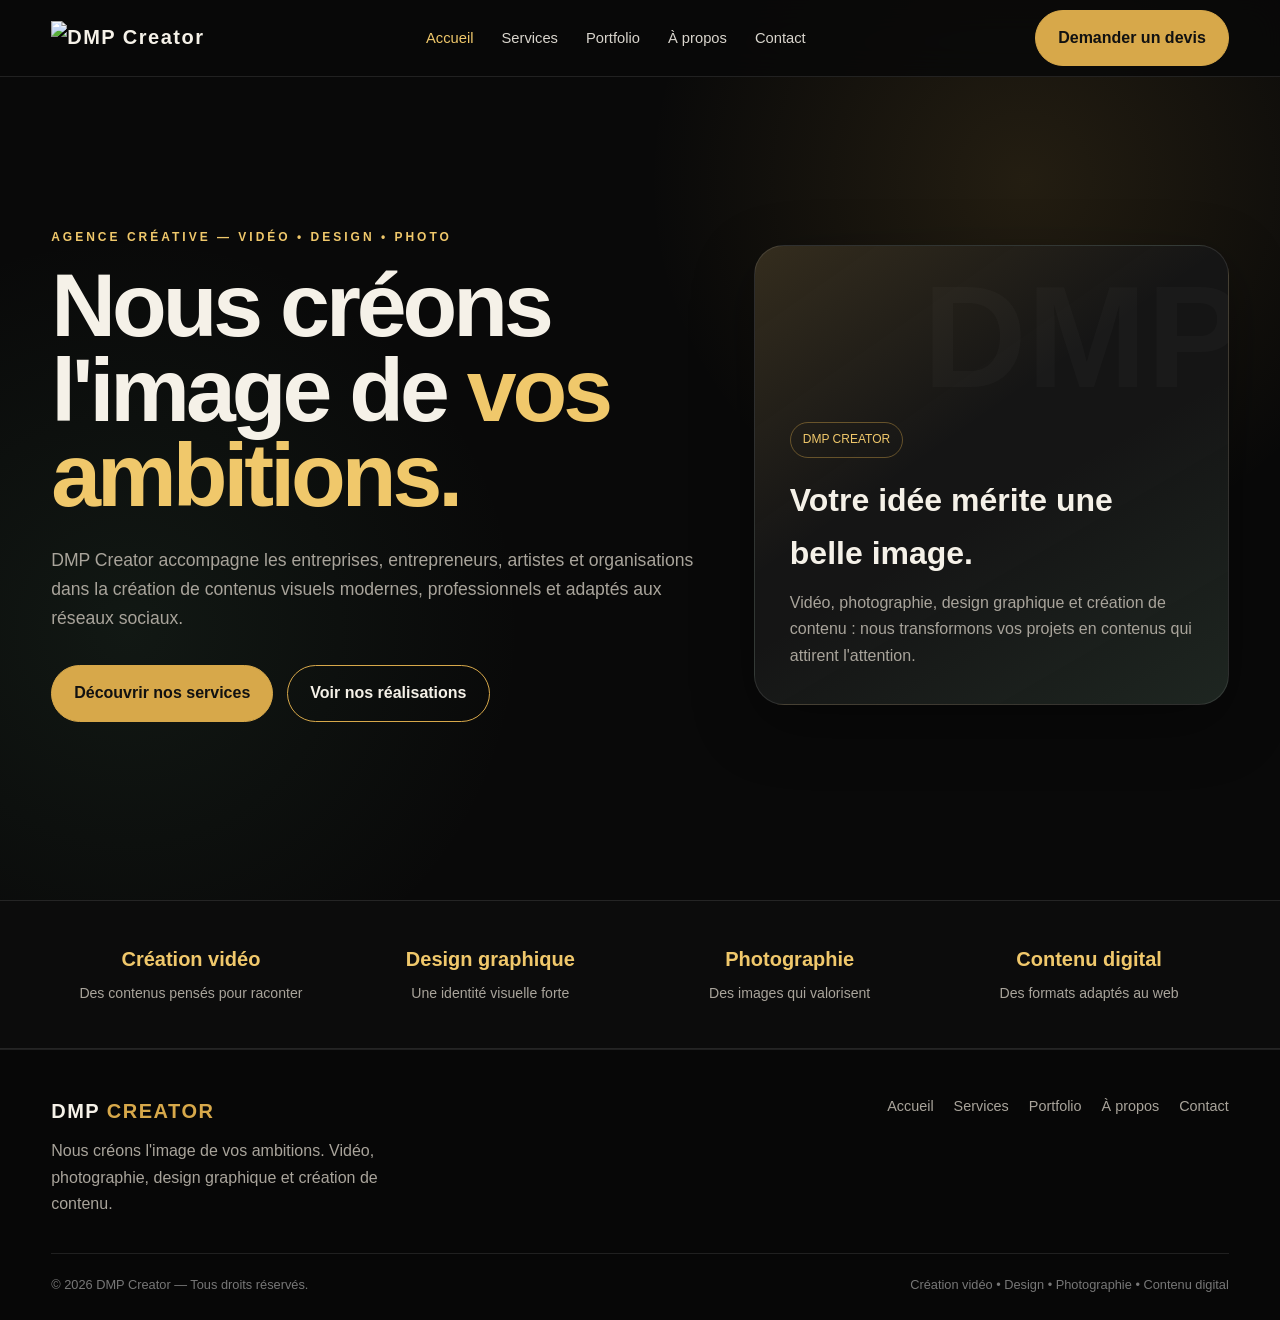
==== commit 46f82dc9: "Add files via upload" ====
--- a/index.html
+++ b/index.html
@@ -129,6 +129,8 @@
 
     .logo span{color:var(--gold)}
 
+    .logo-img{height:34px;width:auto;display:block}
+
     .nav-links{
       display:flex;
       align-items:center;
@@ -621,28 +623,26 @@
 
 <body>
 
-  <!-- NAVIGATION -->
   <header>
     <div class="container nav">
-      <a href="#accueil" class="logo">DMP <span>CREATOR</span></a>
+      <a href="index.html" class="logo"><img src="assets/logo.png" alt="DMP Creator" class="logo-img"></a>
 
       <button class="menu-btn" id="menuBtn" aria-label="Ouvrir le menu">☰</button>
 
       <ul class="nav-links" id="navLinks">
-        <li><a href="#accueil" class="active">Accueil</a></li>
-        <li><a href="#services">Services</a></li>
-        <li><a href="#portfolio">Portfolio</a></li>
-        <li><a href="#apropos">À propos</a></li>
-        <li><a href="#contact">Contact</a></li>
+        <li><a href="index.html" class="active">Accueil</a></li>
+        <li><a href="services.html">Services</a></li>
+        <li><a href="portfolio.html">Portfolio</a></li>
+        <li><a href="apropos.html">À propos</a></li>
+        <li><a href="contact.html">Contact</a></li>
       </ul>
 
-      <a href="#contact" class="btn btn-primary nav-cta">Demander un devis</a>
+      <a href="contact.html" class="btn btn-primary nav-cta">Demander un devis</a>
     </div>
   </header>
 
   <main>
-
-    <!-- ACCUEIL -->
+<!-- ACCUEIL -->
     <section class="hero" id="accueil">
       <div class="container hero-grid">
 
@@ -661,8 +661,8 @@
           </p>
 
           <div class="hero-actions">
-            <a href="#services" class="btn btn-primary">Découvrir nos services</a>
-            <a href="#portfolio" class="btn btn-outline">Voir nos réalisations</a>
+            <a href="services.html" class="btn btn-primary">Découvrir nos services</a>
+            <a href="portfolio.html" class="btn btn-outline">Voir nos réalisations</a>
           </div>
         </div>
 
@@ -678,7 +678,7 @@
       </div>
     </section>
 
-    <!-- ELEMENTS DE CONFIANCE -->
+<!-- ELEMENTS DE CONFIANCE -->
     <section class="stats">
       <div class="container stats-grid">
         <div class="stat">
@@ -699,325 +699,8 @@
         </div>
       </div>
     </section>
-
-    <!-- SERVICES -->
-    <section class="section" id="services">
-      <div class="container">
-
-        <div class="eyebrow">Nos expertises</div>
-        <h2 class="section-title">Ce que nous créons.</h2>
-        <p class="section-intro">
-          Des solutions créatives conçues pour présenter votre activité,
-          renforcer votre image et communiquer efficacement.
-        </p>
-
-        <div class="services-grid">
-
-          <article class="service-card">
-            <span class="service-number">01 — VIDÉO</span>
-            <h3>Production vidéo</h3>
-            <p>
-              Des vidéos conçues pour raconter votre histoire, présenter
-              votre activité et attirer votre audience.
-            </p>
-            <ul>
-              <li>Spots publicitaires</li>
-              <li>Vidéos promotionnelles</li>
-              <li>Vidéos événementielles</li>
-              <li>Clips musicaux</li>
-              <li>Interviews</li>
-              <li>Vidéos réseaux sociaux</li>
-              <li>Montage vidéo</li>
-              <li>Vidéos avec IA</li>
-            </ul>
-          </article>
-
-          <article class="service-card">
-            <span class="service-number">02 — PHOTO</span>
-            <h3>Photographie</h3>
-            <p>
-              Des images professionnelles pour mettre en valeur votre
-              personnalité, vos produits, votre marque ou vos événements.
-            </p>
-            <ul>
-              <li>Portraits professionnels</li>
-              <li>Photos produits</li>
-              <li>Photographie événementielle</li>
-              <li>Shooting artistique</li>
-              <li>Photos corporate</li>
-              <li>Retouche photo</li>
-            </ul>
-          </article>
-
-          <article class="service-card">
-            <span class="service-number">03 — DESIGN</span>
-            <h3>Design graphique</h3>
-            <p>
-              Des visuels professionnels pour donner une identité forte
-              à vos projets et à votre communication.
-            </p>
-            <ul>
-              <li>Affiches publicitaires</li>
-              <li>Flyers</li>
-              <li>Bannières</li>
-              <li>Logos</li>
-              <li>Identité visuelle</li>
-              <li>Visuels réseaux sociaux</li>
-            </ul>
-          </article>
-
-          <article class="service-card">
-            <span class="service-number">04 — DIGITAL</span>
-            <h3>Création de contenu</h3>
-            <p>
-              Nous transformons vos idées en contenus adaptés à Facebook,
-              Instagram, TikTok, WhatsApp et autres plateformes.
-            </p>
-            <ul>
-              <li>Reels</li>
-              <li>TikTok</li>
-              <li>Facebook</li>
-              <li>Instagram</li>
-              <li>Scripts</li>
-              <li>Concepts créatifs</li>
-            </ul>
-          </article>
-
-        </div>
-      </div>
-    </section>
-
-    <!-- PORTFOLIO -->
-    <section class="section" id="portfolio">
-      <div class="container">
-
-        <div class="portfolio-head">
-          <div>
-            <div class="eyebrow">Notre travail</div>
-            <h2 class="section-title">Quelques réalisations.</h2>
-            <p class="section-intro">
-              Une sélection de projets créatifs réalisés pour raconter,
-              promouvoir et valoriser différentes activités.
-            </p>
-          </div>
-        </div>
-
-        <div class="filters">
-          <button class="filter active" data-filter="all">Tout</button>
-          <button class="filter" data-filter="video">Vidéo</button>
-          <button class="filter" data-filter="design">Design</button>
-          <button class="filter" data-filter="photo">Photo</button>
-          <button class="filter" data-filter="publicite">Publicité</button>
-          <button class="filter" data-filter="evenement">Événement</button>
-        </div>
-
-        <div class="portfolio-grid">
-
-          <article class="project" data-category="video">
-            <div class="project-content">
-              <h3>Spot publicitaire</h3>
-              <p>Vidéo commerciale</p>
-            </div>
-          </article>
-
-          <article class="project" data-category="design">
-            <div class="project-content">
-              <h3>Identité visuelle</h3>
-              <p>Design graphique</p>
-            </div>
-          </article>
-
-          <article class="project" data-category="photo">
-            <div class="project-content">
-              <h3>Portrait professionnel</h3>
-              <p>Photographie</p>
-            </div>
-          </article>
-
-          <article class="project" data-category="publicite">
-            <div class="project-content">
-              <h3>Campagne promotionnelle</h3>
-              <p>Publicité digitale</p>
-            </div>
-          </article>
-
-          <article class="project" data-category="evenement">
-            <div class="project-content">
-              <h3>Couverture événementielle</h3>
-              <p>Photo & vidéo</p>
-            </div>
-          </article>
-
-          <article class="project" data-category="video">
-            <div class="project-content">
-              <h3>Contenu réseaux sociaux</h3>
-              <p>Reels & formats courts</p>
-            </div>
-          </article>
-
-        </div>
-      </div>
-    </section>
-
-    <!-- A PROPOS -->
-    <section class="section" id="apropos">
-      <div class="container about-grid">
-
-        <div class="about-visual">
-          <div class="about-logo">DMP</div>
-        </div>
-
-        <div class="about-content">
-          <div class="eyebrow">À propos de DMP Creator</div>
-          <h2 class="section-title">
-            Derrière chaque image, il y a une intention.
-          </h2>
-
-          <p>
-            DMP Creator est une agence créative spécialisée dans la création
-            de contenus visuels et digitaux.
-          </p>
-
-          <p>
-            Nous transformons les idées, les projets et les ambitions en
-            images, vidéos et designs conçus pour communiquer efficacement.
-          </p>
-
-          <p>
-            Notre approche combine créativité, storytelling, design et
-            nouvelles technologies afin de proposer des contenus modernes
-            et adaptés aux besoins de chaque client.
-          </p>
-
-          <div class="values">
-            <div class="value">
-              <strong>Créativité</strong>
-              <span>Des concepts pensés pour vous différencier.</span>
-            </div>
-            <div class="value">
-              <strong>Qualité</strong>
-              <span>Une attention portée à chaque détail.</span>
-            </div>
-            <div class="value">
-              <strong>Storytelling</strong>
-              <span>Des contenus qui racontent quelque chose.</span>
-            </div>
-            <div class="value">
-              <strong>Innovation</strong>
-              <span>Des outils modernes au service de vos idées.</span>
-            </div>
-          </div>
-        </div>
-
-      </div>
-    </section>
-
-    <!-- PROCESSUS -->
-    <section class="section">
-      <div class="container">
-
-        <div class="eyebrow">Notre méthode</div>
-        <h2 class="section-title">De l'idée à la réalisation.</h2>
-        <p class="section-intro">
-          Un processus simple et transparent pour transformer votre projet
-          en contenu professionnel.
-        </p>
-
-        <div class="process-grid">
-
-          <div class="process">
-            <span>01</span>
-            <h3>Échange</h3>
-            <p>Nous discutons de votre besoin, de votre objectif et de votre audience.</p>
-          </div>
-
-          <div class="process">
-            <span>02</span>
-            <h3>Concept</h3>
-            <p>Nous imaginons la direction créative adaptée à votre projet.</p>
-          </div>
-
-          <div class="process">
-            <span>03</span>
-            <h3>Création</h3>
-            <p>Nous réalisons les photos, vidéos ou designs nécessaires.</p>
-          </div>
-
-          <div class="process">
-            <span>04</span>
-            <h3>Révision</h3>
-            <p>Nous intégrons vos retours et finalisons le contenu.</p>
-          </div>
-
-          <div class="process">
-            <span>05</span>
-            <h3>Livraison</h3>
-            <p>Votre contenu final est livré dans les formats adaptés à vos plateformes.</p>
-          </div>
-
-        </div>
-      </div>
-    </section>
-
-    <!-- CONTACT -->
-    <section class="section" id="contact">
-      <div class="container">
-
-        <div class="contact-box">
-
-          <div>
-            <div class="eyebrow">Parlons de votre projet</div>
-            <h2 class="section-title">Vous avez une idée en tête ?</h2>
-
-            <p>
-              Expliquez-nous votre projet et nous vous aiderons à lui donner
-              une image à la hauteur de vos ambitions.
-            </p>
-
-            <div class="contact-actions">
-              <a href="https://wa.me/243828586069" class="btn btn-primary" target="_blank">
-                WhatsApp
-              </a>
-              <a href="tel:+243828586069" class="btn btn-outline">
-                Appeler
-              </a>
-              <a href="mailto:dmpcreator.officiel@gmail.com" class="btn btn-outline">
-                Email
-              </a>
-            </div>
-          </div>
-
-          <div class="contact-info">
-
-            <div class="contact-item">
-              <small>WhatsApp / Téléphone</small>
-              <span>+243 828 586 069</span>
-            </div>
-
-            <div class="contact-item">
-              <small>Email</small>
-              <span>dmpcreator.officiel@gmail.com</span>
-            </div>
-
-            <div class="contact-item">
-              <small>Localisation</small>
-              <span>RDC — Bandundu / Kinshasa</span>
-            </div>
-
-            <div class="contact-item">
-              <small>Disponibilité</small>
-              <span>Projets professionnels, événements et contenus digitaux</span>
-            </div>
-
-          </div>
-
-        </div>
-      </div>
-    </section>
-
   </main>
 
-  <!-- FOOTER -->
   <footer>
     <div class="container">
 
@@ -1032,11 +715,11 @@
         </div>
 
         <nav class="footer-links">
-          <a href="#accueil">Accueil</a>
-          <a href="#services">Services</a>
-          <a href="#portfolio">Portfolio</a>
-          <a href="#apropos">À propos</a>
-          <a href="#contact">Contact</a>
+          <a href="index.html">Accueil</a>
+          <a href="services.html">Services</a>
+          <a href="portfolio.html">Portfolio</a>
+          <a href="apropos.html">À propos</a>
+          <a href="contact.html">Contact</a>
         </nav>
 
       </div>
@@ -1050,62 +733,16 @@
   </footer>
 
   <script>
-    // MENU MOBILE
     const menuBtn = document.getElementById("menuBtn");
     const navLinks = document.getElementById("navLinks");
-
     menuBtn.addEventListener("click", () => {
       navLinks.classList.toggle("open");
     });
-
     document.querySelectorAll("#navLinks a").forEach(link => {
       link.addEventListener("click", () => {
         navLinks.classList.remove("open");
       });
     });
-
-    // FILTRE PORTFOLIO
-    const filters = document.querySelectorAll(".filter");
-    const projects = document.querySelectorAll(".project");
-
-    filters.forEach(filter => {
-      filter.addEventListener("click", () => {
-        filters.forEach(btn => btn.classList.remove("active"));
-        filter.classList.add("active");
-
-        const category = filter.dataset.filter;
-
-        projects.forEach(project => {
-          if (category === "all" || project.dataset.category === category) {
-            project.dataset.hidden = "false";
-          } else {
-            project.dataset.hidden = "true";
-          }
-        });
-      });
-    });
-
-    // LIEN ACTIF DU MENU SELON LA SECTION
-    const sections = document.querySelectorAll("main section[id]");
-    const menuItems = document.querySelectorAll(".nav-links a");
-
-    window.addEventListener("scroll", () => {
-      let current = "accueil";
-
-      sections.forEach(section => {
-        const sectionTop = section.offsetTop - 120;
-        if (window.scrollY >= sectionTop) {
-          current = section.id;
-        }
-      });
-
-      menuItems.forEach(item => {
-        item.classList.remove("active");
-        if (item.getAttribute("href") === "#" + current) {
-          item.classList.add("active");
-        }
-      });
-    });
   </script>
 
 </body>
